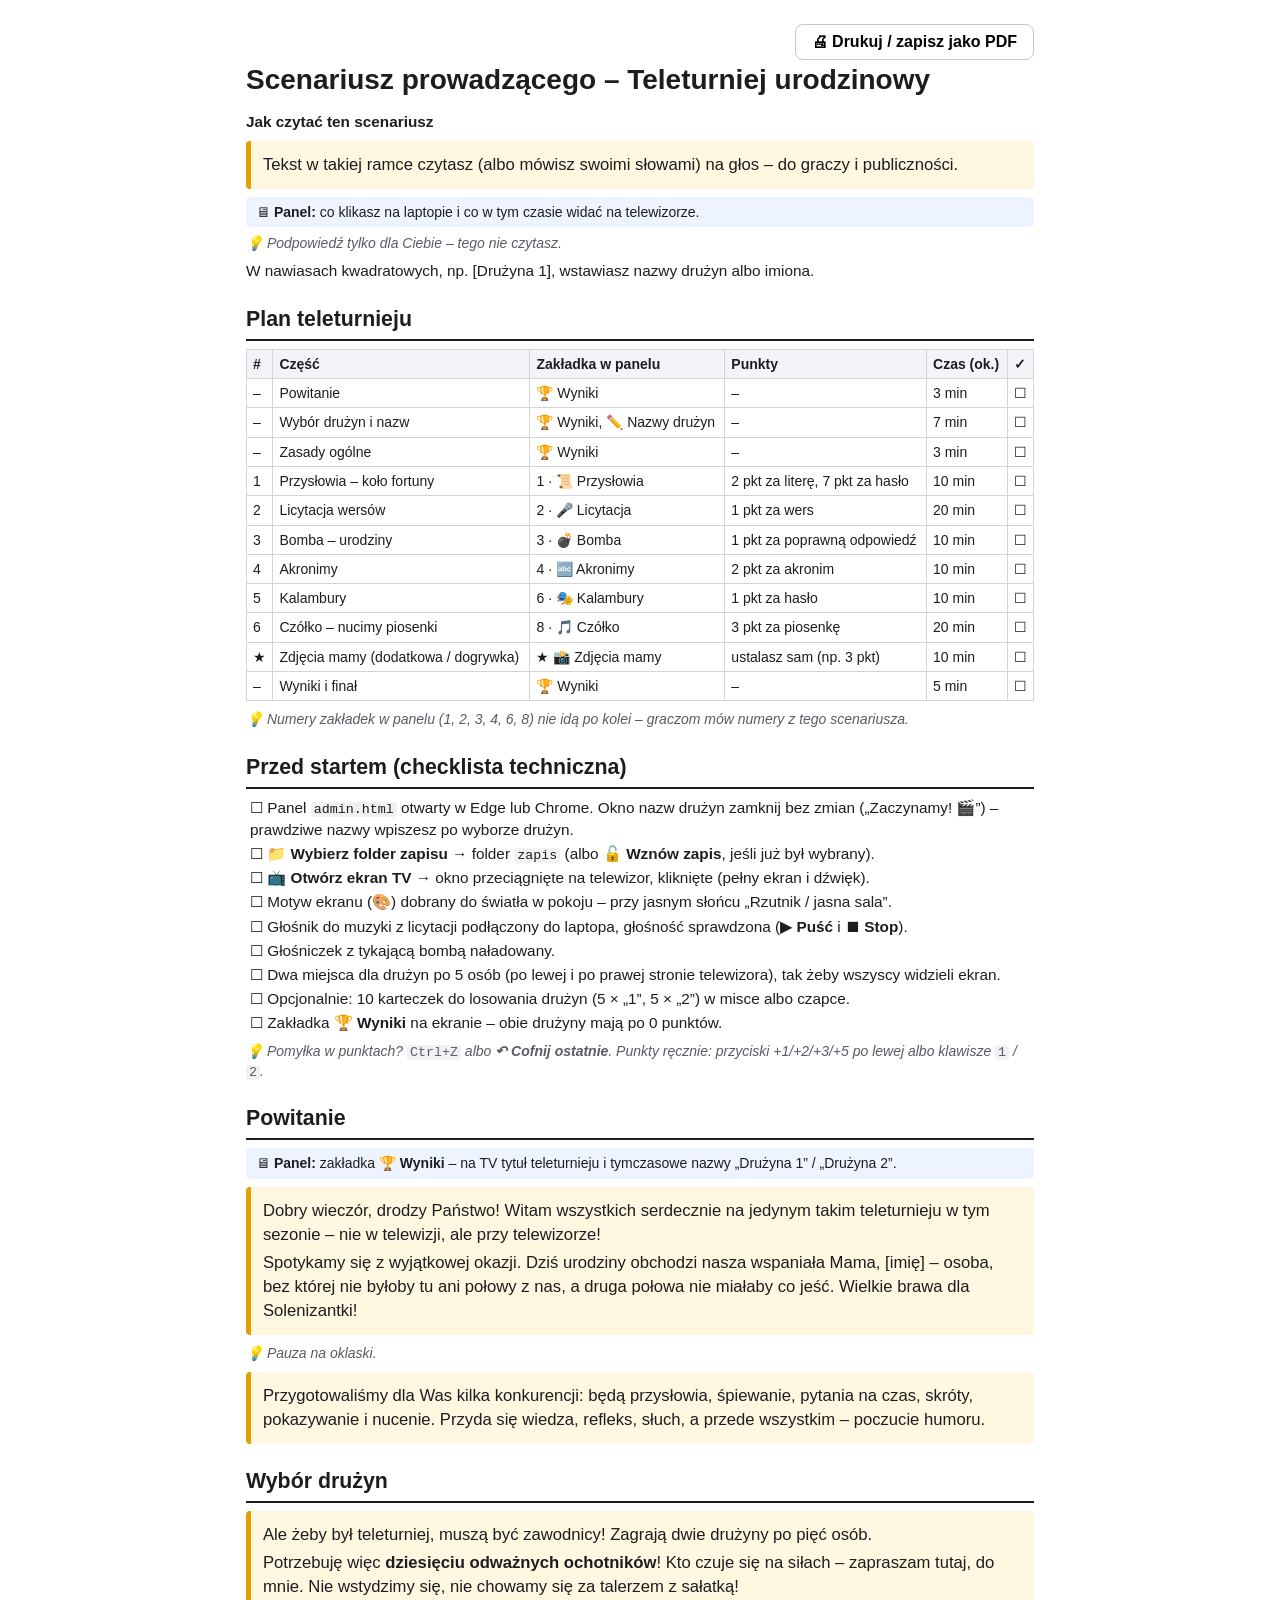
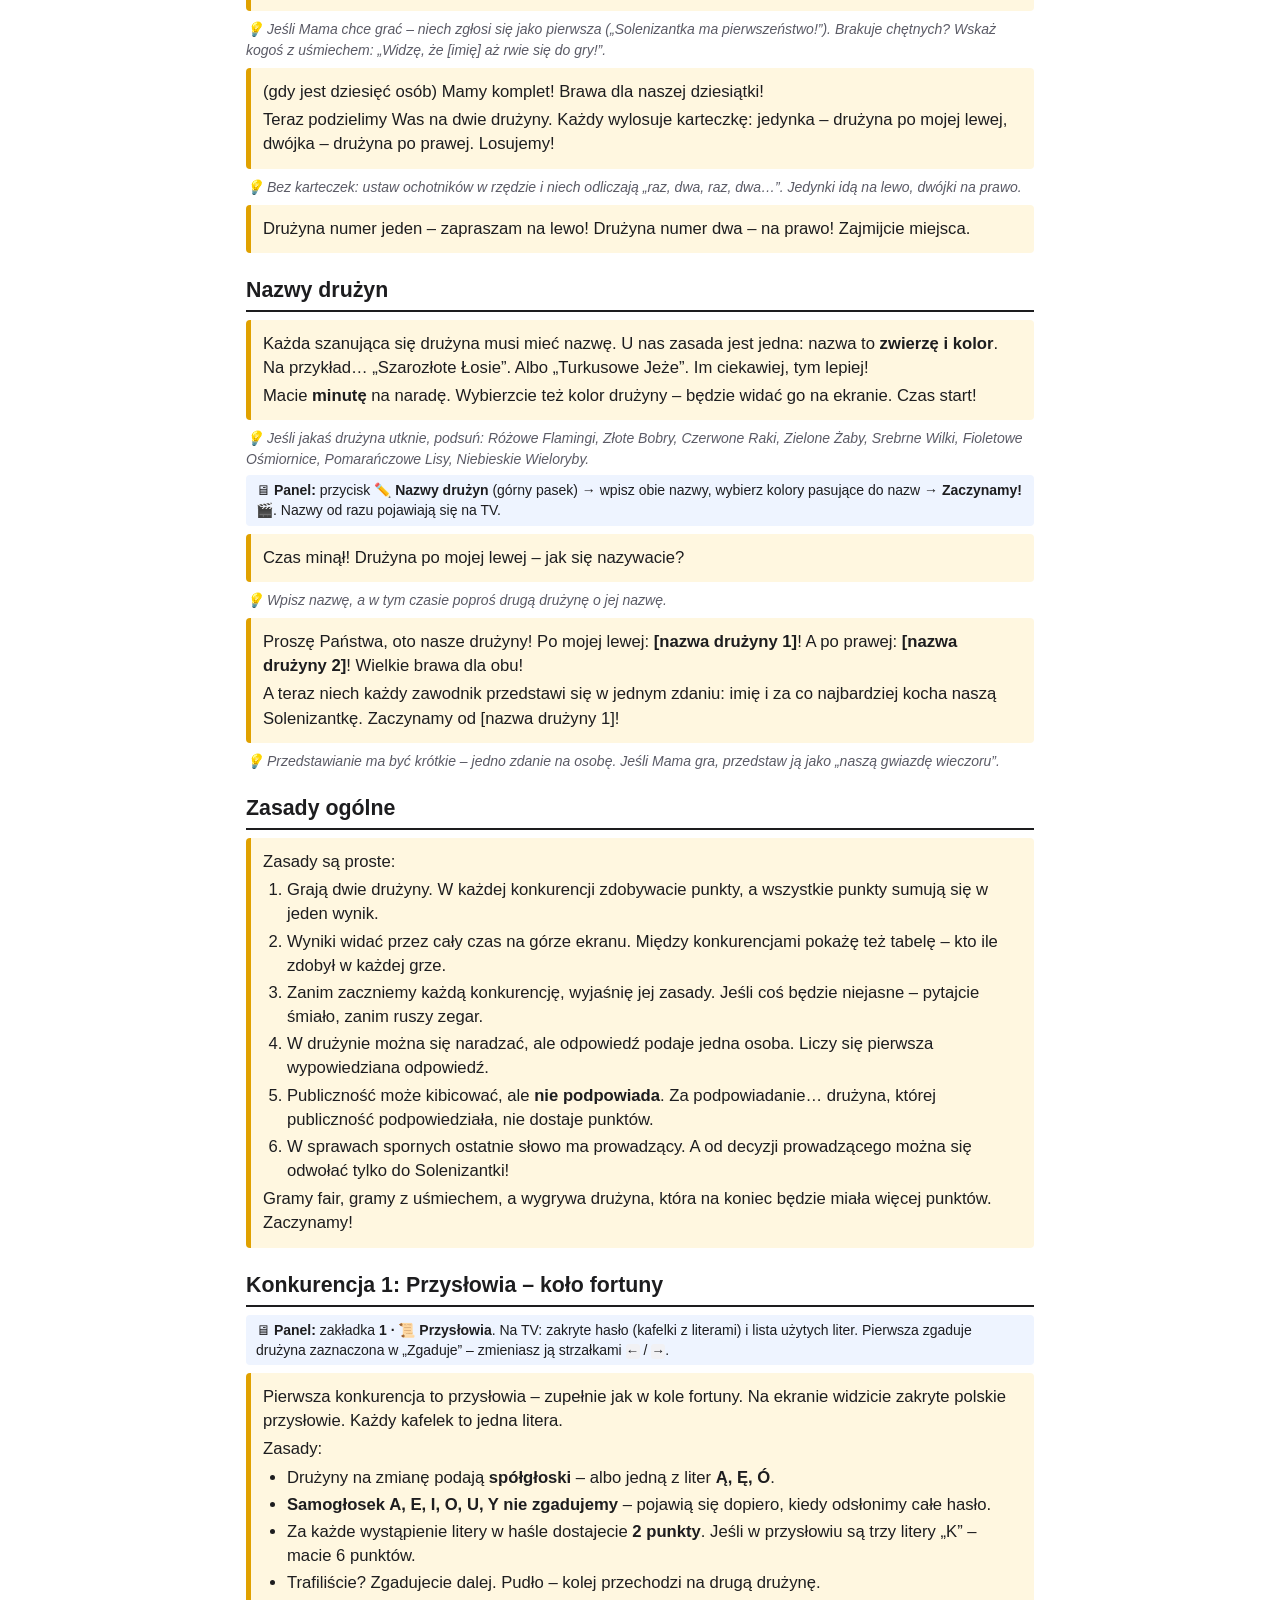
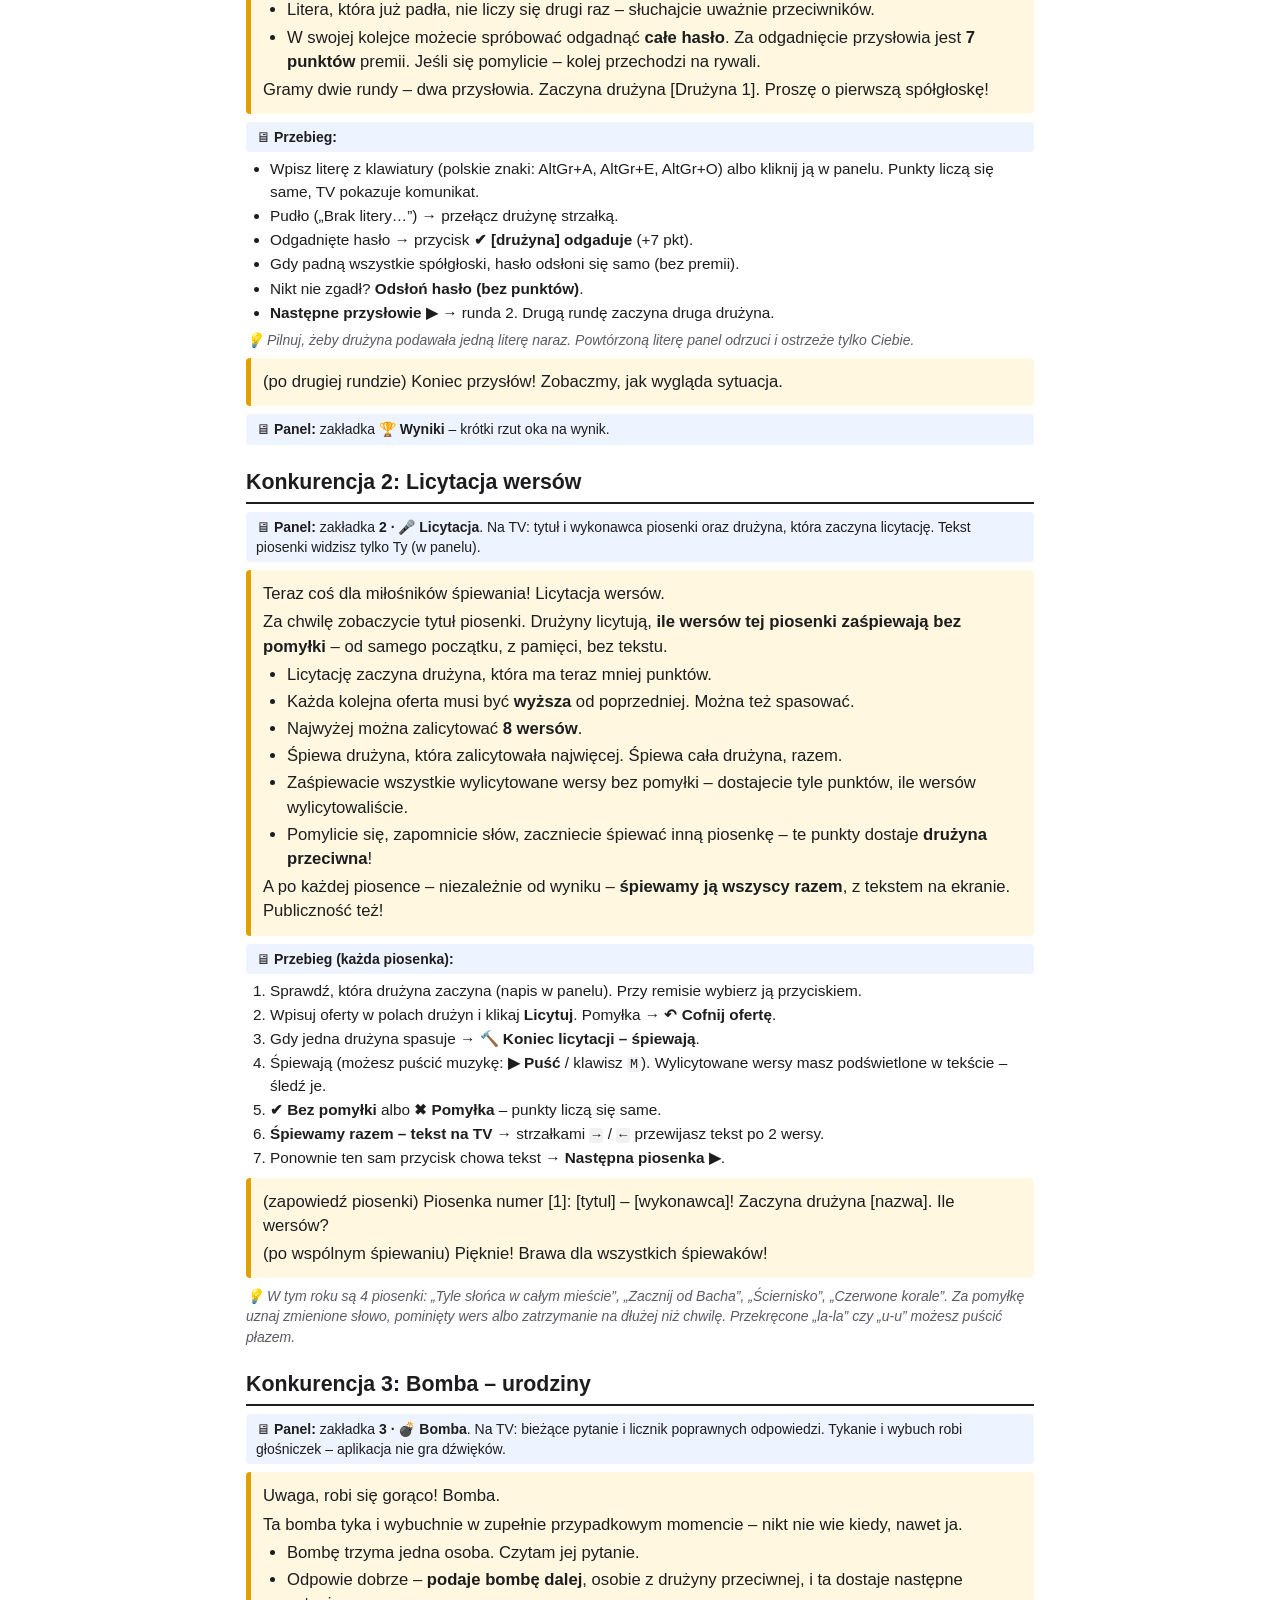
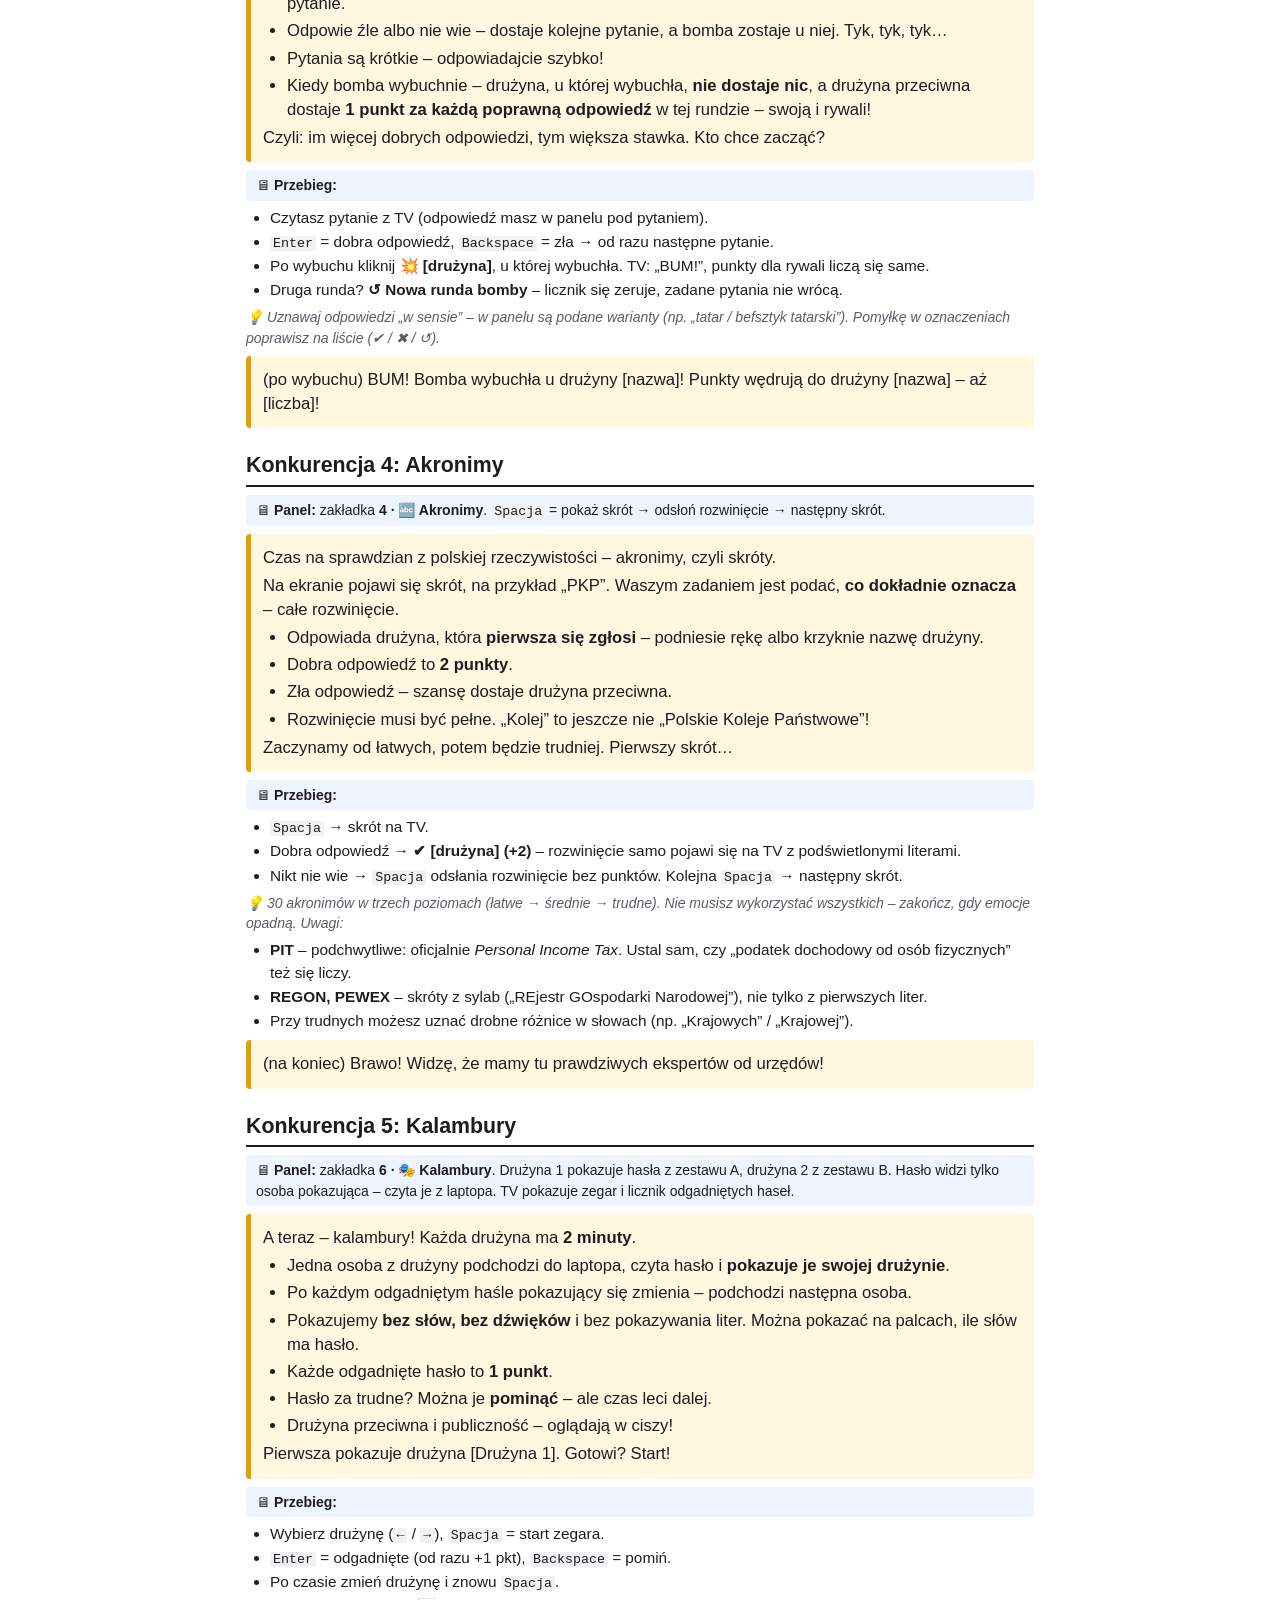
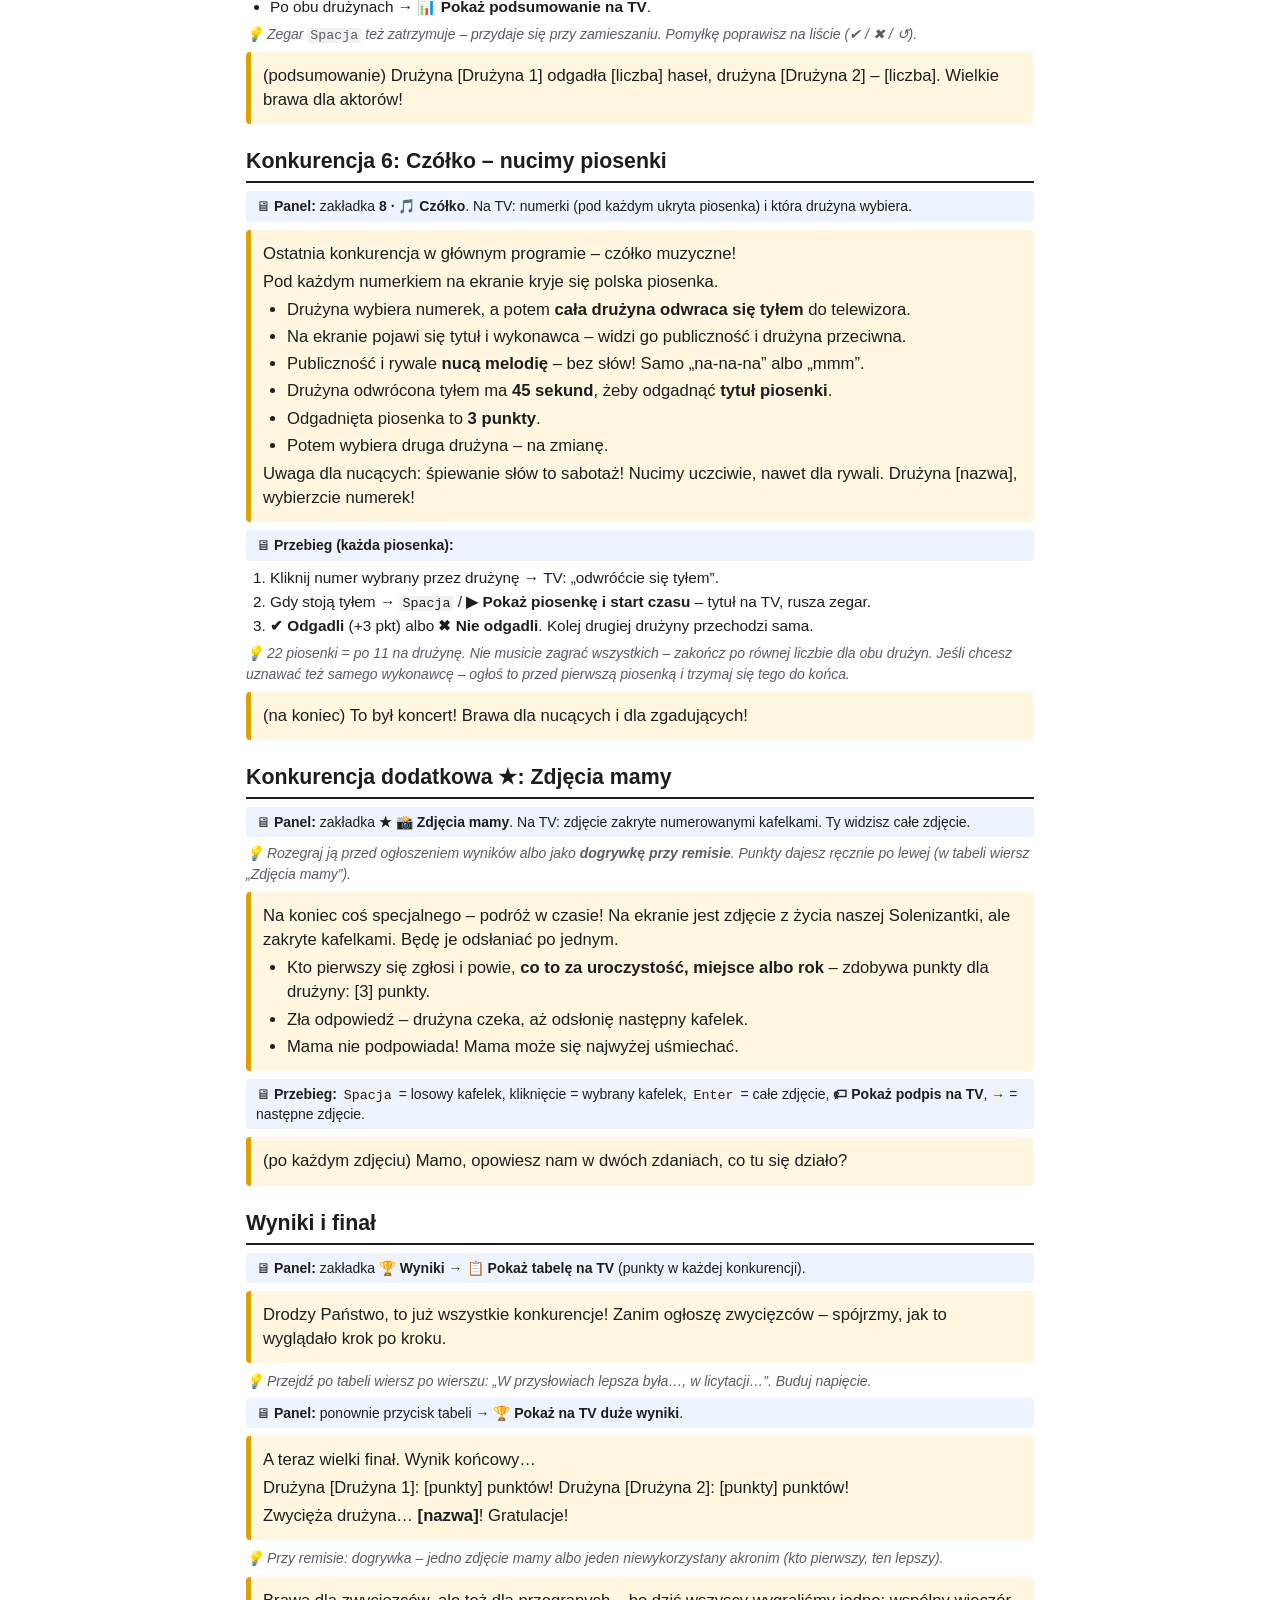
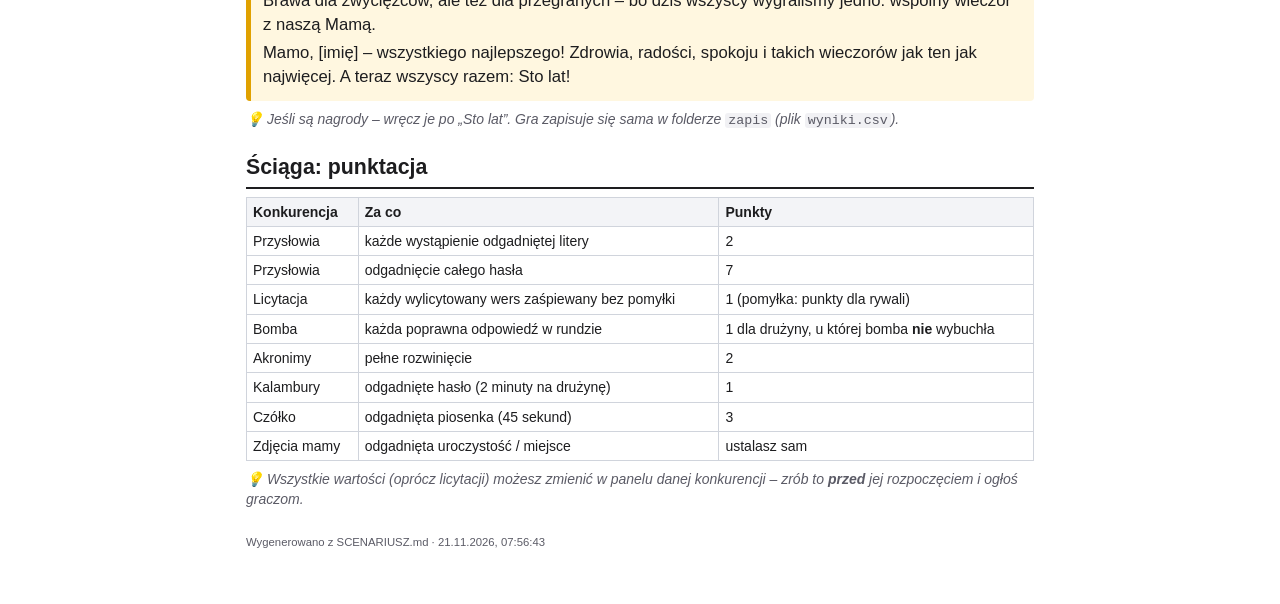
==== scenariusz.html @ 8cf87bdb "scenariusz" ====
<!doctype html>
<html lang="pl">
<head>
<meta charset="utf-8">
<meta name="viewport" content="width=device-width, initial-scale=1">
<!-- Plik generowany z SCENARIUSZ.md poleceniem: node tools/scenariusz.js – nie edytuj ręcznie. zrodlo-sha1: 07e1235706bc2b9d3401ac5a8c14fc6053c895cd -->
<title>Scenariusz prowadzącego – Teleturniej urodzinowy</title>
<style>
@page { size: A4; margin: 14mm 15mm 16mm; }
:root { --ink: #1d1d1f; --dim: #5b5b66; --quote: #fff7e0; --bar: #e0a100; --panel: #eef4ff; --line: #d0d4dc; }
* { box-sizing: border-box; }
body { margin: 0; background: #fff; color: var(--ink); font: 11.5pt/1.45 "Segoe UI", Arial, sans-serif; }
main { max-width: 820px; margin: 0 auto; padding: 24px 16px 48px; }
h1 { font-size: 21pt; margin: 0 0 10px; }
h2 { font-size: 16pt; margin: 22px 0 8px; padding-bottom: 4px; border-bottom: 2px solid var(--ink); break-after: avoid; }
h3 { font-size: 13pt; margin: 16px 0 6px; break-after: avoid; }
p { margin: 6px 0; }
blockquote { margin: 8px 0; padding: 8px 12px; background: var(--quote); border-left: 5px solid var(--bar); border-radius: 4px; font-size: 12.5pt; break-inside: avoid; }
blockquote p, blockquote ul, blockquote ol { margin: 4px 0; }
blockquote li { margin: 3px 0; }
p.panel { background: var(--panel); padding: 5px 10px; border-radius: 4px; font-size: 10.5pt; }
p.tip { color: var(--dim); font-size: 10.5pt; font-style: italic; }
ul, ol { margin: 6px 0; padding-left: 24px; }
li { margin: 2px 0; }
ul.checklist { list-style: none; padding-left: 4px; }
code { font: 10pt Consolas, monospace; background: #f1f1f4; padding: 0 3px; border-radius: 3px; }
table { width: 100%; border-collapse: collapse; margin: 8px 0; font-size: 10.5pt; break-inside: avoid; }
th, td { border: 1px solid var(--line); padding: 4px 6px; text-align: left; vertical-align: top; }
th { background: #f3f4f7; }
.src { color: var(--dim); font-size: 8.5pt; margin-top: 24px; }
.no-print { text-align: right; }
.no-print button { font: 600 12pt "Segoe UI", Arial, sans-serif; padding: 8px 16px; border-radius: 8px; border: 1px solid #c4c7cf; background: #fff; cursor: pointer; }
@media print {
  .no-print { display: none; }
  main { max-width: none; padding: 0; }
  h2.new-page { break-before: page; margin-top: 0; }
}</style>
</head>
<body>
<main>
<div class="no-print"><button onclick="window.print()">🖨 Drukuj / zapisz jako PDF</button></div>
<h1>Scenariusz prowadzącego – Teleturniej urodzinowy</h1>
<p><strong>Jak czytać ten scenariusz</strong></p>
<blockquote><p>Tekst w takiej ramce czytasz (albo mówisz swoimi słowami) na głos – do graczy i publiczności.</p></blockquote>
<p class="panel">🖥 <strong>Panel:</strong> co klikasz na laptopie i co w tym czasie widać na telewizorze.</p>
<p class="tip">💡 Podpowiedź tylko dla Ciebie – tego nie czytasz.</p>
<p>W nawiasach kwadratowych, np. [Drużyna 1], wstawiasz nazwy drużyn albo imiona.</p>
<h2>Plan teleturnieju</h2>
<table><thead><tr><th>#</th><th>Część</th><th>Zakładka w panelu</th><th>Punkty</th><th>Czas (ok.)</th><th>✓</th></tr></thead><tbody><tr><td>–</td><td>Powitanie</td><td>🏆 Wyniki</td><td>–</td><td>3 min</td><td>☐</td></tr><tr><td>–</td><td>Wybór drużyn i nazw</td><td>🏆 Wyniki, ✏️ Nazwy drużyn</td><td>–</td><td>7 min</td><td>☐</td></tr><tr><td>–</td><td>Zasady ogólne</td><td>🏆 Wyniki</td><td>–</td><td>3 min</td><td>☐</td></tr><tr><td>1</td><td>Przysłowia – koło fortuny</td><td>1 · 📜 Przysłowia</td><td>2 pkt za literę, 7 pkt za hasło</td><td>10 min</td><td>☐</td></tr><tr><td>2</td><td>Licytacja wersów</td><td>2 · 🎤 Licytacja</td><td>1 pkt za wers</td><td>20 min</td><td>☐</td></tr><tr><td>3</td><td>Bomba – urodziny</td><td>3 · 💣 Bomba</td><td>1 pkt za poprawną odpowiedź</td><td>10 min</td><td>☐</td></tr><tr><td>4</td><td>Akronimy</td><td>4 · 🔤 Akronimy</td><td>2 pkt za akronim</td><td>10 min</td><td>☐</td></tr><tr><td>5</td><td>Kalambury</td><td>6 · 🎭 Kalambury</td><td>1 pkt za hasło</td><td>10 min</td><td>☐</td></tr><tr><td>6</td><td>Czółko – nucimy piosenki</td><td>8 · 🎵 Czółko</td><td>3 pkt za piosenkę</td><td>20 min</td><td>☐</td></tr><tr><td>★</td><td>Zdjęcia mamy (dodatkowa / dogrywka)</td><td>★ 📸 Zdjęcia mamy</td><td>ustalasz sam (np. 3 pkt)</td><td>10 min</td><td>☐</td></tr><tr><td>–</td><td>Wyniki i finał</td><td>🏆 Wyniki</td><td>–</td><td>5 min</td><td>☐</td></tr></tbody></table>
<p class="tip">💡 Numery zakładek w panelu (1, 2, 3, 4, 6, 8) nie idą po kolei – graczom mów numery z tego scenariusza.</p>
<h2>Przed startem (checklista techniczna)</h2>
<ul class="checklist"><li>☐ Panel <code>admin.html</code> otwarty w Edge lub Chrome. Okno nazw drużyn zamknij bez zmian („Zaczynamy! 🎬”) – prawdziwe nazwy wpiszesz po wyborze drużyn.</li><li>☐ <strong>📁 Wybierz folder zapisu</strong> → folder <code>zapis</code> (albo <strong>🔓 Wznów zapis</strong>, jeśli już był wybrany).</li><li>☐ <strong>📺 Otwórz ekran TV</strong> → okno przeciągnięte na telewizor, kliknięte (pełny ekran i dźwięk).</li><li>☐ Motyw ekranu (🎨) dobrany do światła w pokoju – przy jasnym słońcu „Rzutnik / jasna sala”.</li><li>☐ Głośnik do muzyki z licytacji podłączony do laptopa, głośność sprawdzona (<strong>▶ Puść</strong> i <strong>⏹ Stop</strong>).</li><li>☐ Głośniczek z tykającą bombą naładowany.</li><li>☐ Dwa miejsca dla drużyn po 5 osób (po lewej i po prawej stronie telewizora), tak żeby wszyscy widzieli ekran.</li><li>☐ Opcjonalnie: 10 karteczek do losowania drużyn (5 × „1”, 5 × „2”) w misce albo czapce.</li><li>☐ Zakładka <strong>🏆 Wyniki</strong> na ekranie – obie drużyny mają po 0 punktów.</li></ul>
<p class="tip">💡 Pomyłka w punktach? <code>Ctrl+Z</code> albo <strong>↶ Cofnij ostatnie</strong>. Punkty ręcznie: przyciski +1/+2/+3/+5 po lewej albo klawisze <code>1</code> / <code>2</code>.</p>
<h2>Powitanie</h2>
<p class="panel">🖥 <strong>Panel:</strong> zakładka <strong>🏆 Wyniki</strong> – na TV tytuł teleturnieju i tymczasowe nazwy „Drużyna 1” / „Drużyna 2”.</p>
<blockquote><p>Dobry wieczór, drodzy Państwo! Witam wszystkich serdecznie na jedynym takim teleturnieju w tym sezonie – nie w telewizji, ale przy telewizorze!</p>
<p>Spotykamy się z wyjątkowej okazji. Dziś urodziny obchodzi nasza wspaniała Mama, [imię] – osoba, bez której nie byłoby tu ani połowy z nas, a druga połowa nie miałaby co jeść. Wielkie brawa dla Solenizantki!</p></blockquote>
<p class="tip">💡 Pauza na oklaski.</p>
<blockquote><p>Przygotowaliśmy dla Was kilka konkurencji: będą przysłowia, śpiewanie, pytania na czas, skróty, pokazywanie i nucenie. Przyda się wiedza, refleks, słuch, a przede wszystkim – poczucie humoru.</p></blockquote>
<h2>Wybór drużyn</h2>
<blockquote><p>Ale żeby był teleturniej, muszą być zawodnicy! Zagrają dwie drużyny po pięć osób.</p>
<p>Potrzebuję więc <strong>dziesięciu odważnych ochotników</strong>! Kto czuje się na siłach – zapraszam tutaj, do mnie. Nie wstydzimy się, nie chowamy się za talerzem z sałatką!</p></blockquote>
<p class="tip">💡 Jeśli Mama chce grać – niech zgłosi się jako pierwsza („Solenizantka ma pierwszeństwo!”). Brakuje chętnych? Wskaż kogoś z uśmiechem: „Widzę, że [imię] aż rwie się do gry!”.</p>
<blockquote><p>(gdy jest dziesięć osób) Mamy komplet! Brawa dla naszej dziesiątki!</p>
<p>Teraz podzielimy Was na dwie drużyny. Każdy wylosuje karteczkę: jedynka – drużyna po mojej lewej, dwójka – drużyna po prawej. Losujemy!</p></blockquote>
<p class="tip">💡 Bez karteczek: ustaw ochotników w rzędzie i niech odliczają „raz, dwa, raz, dwa…”. Jedynki idą na lewo, dwójki na prawo.</p>
<blockquote><p>Drużyna numer jeden – zapraszam na lewo! Drużyna numer dwa – na prawo! Zajmijcie miejsca.</p></blockquote>
<h2>Nazwy drużyn</h2>
<blockquote><p>Każda szanująca się drużyna musi mieć nazwę. U nas zasada jest jedna: nazwa to <strong>zwierzę i kolor</strong>. Na przykład… „Szarozłote Łosie”. Albo „Turkusowe Jeże”. Im ciekawiej, tym lepiej!</p>
<p>Macie <strong>minutę</strong> na naradę. Wybierzcie też kolor drużyny – będzie widać go na ekranie. Czas start!</p></blockquote>
<p class="tip">💡 Jeśli jakaś drużyna utknie, podsuń: Różowe Flamingi, Złote Bobry, Czerwone Raki, Zielone Żaby, Srebrne Wilki, Fioletowe Ośmiornice, Pomarańczowe Lisy, Niebieskie Wieloryby.</p>
<p class="panel">🖥 <strong>Panel:</strong> przycisk <strong>✏️ Nazwy drużyn</strong> (górny pasek) → wpisz obie nazwy, wybierz kolory pasujące do nazw → <strong>Zaczynamy! 🎬</strong>. Nazwy od razu pojawiają się na TV.</p>
<blockquote><p>Czas minął! Drużyna po mojej lewej – jak się nazywacie?</p></blockquote>
<p class="tip">💡 Wpisz nazwę, a w tym czasie poproś drugą drużynę o jej nazwę.</p>
<blockquote><p>Proszę Państwa, oto nasze drużyny! Po mojej lewej: <strong>[nazwa drużyny 1]</strong>! A po prawej: <strong>[nazwa drużyny 2]</strong>! Wielkie brawa dla obu!</p>
<p>A teraz niech każdy zawodnik przedstawi się w jednym zdaniu: imię i za co najbardziej kocha naszą Solenizantkę. Zaczynamy od [nazwa drużyny 1]!</p></blockquote>
<p class="tip">💡 Przedstawianie ma być krótkie – jedno zdanie na osobę. Jeśli Mama gra, przedstaw ją jako „naszą gwiazdę wieczoru”.</p>
<h2>Zasady ogólne</h2>
<blockquote><p>Zasady są proste:</p>
<ol><li>Grają dwie drużyny. W każdej konkurencji zdobywacie punkty, a wszystkie punkty sumują się w jeden wynik.</li><li>Wyniki widać przez cały czas na górze ekranu. Między konkurencjami pokażę też tabelę – kto ile zdobył w każdej grze.</li><li>Zanim zaczniemy każdą konkurencję, wyjaśnię jej zasady. Jeśli coś będzie niejasne – pytajcie śmiało, zanim ruszy zegar.</li><li>W drużynie można się naradzać, ale odpowiedź podaje jedna osoba. Liczy się pierwsza wypowiedziana odpowiedź.</li><li>Publiczność może kibicować, ale <strong>nie podpowiada</strong>. Za podpowiadanie… drużyna, której publiczność podpowiedziała, nie dostaje punktów.</li><li>W sprawach spornych ostatnie słowo ma prowadzący. A od decyzji prowadzącego można się odwołać tylko do Solenizantki!</li></ol>
<p>Gramy fair, gramy z uśmiechem, a wygrywa drużyna, która na koniec będzie miała więcej punktów. Zaczynamy!</p></blockquote>
<h2 class="new-page">Konkurencja 1: Przysłowia – koło fortuny</h2>
<p class="panel">🖥 <strong>Panel:</strong> zakładka <strong>1 · 📜 Przysłowia</strong>. Na TV: zakryte hasło (kafelki z literami) i lista użytych liter. Pierwsza zgaduje drużyna zaznaczona w „Zgaduje” – zmieniasz ją strzałkami <code>←</code> / <code>→</code>.</p>
<blockquote><p>Pierwsza konkurencja to przysłowia – zupełnie jak w kole fortuny. Na ekranie widzicie zakryte polskie przysłowie. Każdy kafelek to jedna litera.</p>
<p>Zasady:</p>
<ul><li>Drużyny na zmianę podają <strong>spółgłoski</strong> – albo jedną z liter <strong>Ą, Ę, Ó</strong>.</li><li><strong>Samogłosek A, E, I, O, U, Y nie zgadujemy</strong> – pojawią się dopiero, kiedy odsłonimy całe hasło.</li><li>Za każde wystąpienie litery w haśle dostajecie <strong>2 punkty</strong>. Jeśli w przysłowiu są trzy litery „K” – macie 6 punktów.</li><li>Trafiliście? Zgadujecie dalej. Pudło – kolej przechodzi na drugą drużynę.</li><li>Litera, która już padła, nie liczy się drugi raz – słuchajcie uważnie przeciwników.</li><li>W swojej kolejce możecie spróbować odgadnąć <strong>całe hasło</strong>. Za odgadnięcie przysłowia jest <strong>7 punktów</strong> premii. Jeśli się pomylicie – kolej przechodzi na rywali.</li></ul>
<p>Gramy dwie rundy – dwa przysłowia. Zaczyna drużyna [Drużyna 1]. Proszę o pierwszą spółgłoskę!</p></blockquote>
<p class="panel">🖥 <strong>Przebieg:</strong></p>
<ul><li>Wpisz literę z klawiatury (polskie znaki: AltGr+A, AltGr+E, AltGr+O) albo kliknij ją w panelu. Punkty liczą się same, TV pokazuje komunikat.</li><li>Pudło („Brak litery…”) → przełącz drużynę strzałką.</li><li>Odgadnięte hasło → przycisk <strong>✔ [drużyna] odgaduje</strong> (+7 pkt).</li><li>Gdy padną wszystkie spółgłoski, hasło odsłoni się samo (bez premii).</li><li>Nikt nie zgadł? <strong>Odsłoń hasło (bez punktów)</strong>.</li><li><strong>Następne przysłowie ▶</strong> → runda 2. Drugą rundę zaczyna druga drużyna.</li></ul>
<p class="tip">💡 Pilnuj, żeby drużyna podawała jedną literę naraz. Powtórzoną literę panel odrzuci i ostrzeże tylko Ciebie.</p>
<blockquote><p>(po drugiej rundzie) Koniec przysłów! Zobaczmy, jak wygląda sytuacja.</p></blockquote>
<p class="panel">🖥 <strong>Panel:</strong> zakładka <strong>🏆 Wyniki</strong> – krótki rzut oka na wynik.</p>
<h2 class="new-page">Konkurencja 2: Licytacja wersów</h2>
<p class="panel">🖥 <strong>Panel:</strong> zakładka <strong>2 · 🎤 Licytacja</strong>. Na TV: tytuł i wykonawca piosenki oraz drużyna, która zaczyna licytację. Tekst piosenki widzisz tylko Ty (w panelu).</p>
<blockquote><p>Teraz coś dla miłośników śpiewania! Licytacja wersów.</p>
<p>Za chwilę zobaczycie tytuł piosenki. Drużyny licytują, <strong>ile wersów tej piosenki zaśpiewają bez pomyłki</strong> – od samego początku, z pamięci, bez tekstu.</p>
<ul><li>Licytację zaczyna drużyna, która ma teraz mniej punktów.</li><li>Każda kolejna oferta musi być <strong>wyższa</strong> od poprzedniej. Można też spasować.</li><li>Najwyżej można zalicytować <strong>8 wersów</strong>.</li><li>Śpiewa drużyna, która zalicytowała najwięcej. Śpiewa cała drużyna, razem.</li><li>Zaśpiewacie wszystkie wylicytowane wersy bez pomyłki – dostajecie tyle punktów, ile wersów wylicytowaliście.</li><li>Pomylicie się, zapomnicie słów, zaczniecie śpiewać inną piosenkę – te punkty dostaje <strong>drużyna przeciwna</strong>!</li></ul>
<p>A po każdej piosence – niezależnie od wyniku – <strong>śpiewamy ją wszyscy razem</strong>, z tekstem na ekranie. Publiczność też!</p></blockquote>
<p class="panel">🖥 <strong>Przebieg (każda piosenka):</strong></p>
<ol><li>Sprawdź, która drużyna zaczyna (napis w panelu). Przy remisie wybierz ją przyciskiem.</li><li>Wpisuj oferty w polach drużyn i klikaj <strong>Licytuj</strong>. Pomyłka → <strong>↶ Cofnij ofertę</strong>.</li><li>Gdy jedna drużyna spasuje → <strong>🔨 Koniec licytacji – śpiewają</strong>.</li><li>Śpiewają (możesz puścić muzykę: <strong>▶ Puść</strong> / klawisz <code>M</code>). Wylicytowane wersy masz podświetlone w tekście – śledź je.</li><li><strong>✔ Bez pomyłki</strong> albo <strong>✖ Pomyłka</strong> – punkty liczą się same.</li><li><strong>Śpiewamy razem – tekst na TV</strong> → strzałkami <code>→</code> / <code>←</code> przewijasz tekst po 2 wersy.</li><li>Ponownie ten sam przycisk chowa tekst → <strong>Następna piosenka ▶</strong>.</li></ol>
<blockquote><p>(zapowiedź piosenki) Piosenka numer [1]: [tytul] – [wykonawca]! Zaczyna drużyna [nazwa]. Ile wersów?</p>
<p>(po wspólnym śpiewaniu) Pięknie! Brawa dla wszystkich śpiewaków!</p></blockquote>
<p class="tip">💡 W tym roku są 4 piosenki: „Tyle słońca w całym mieście”, „Zacznij od Bacha”, „Ściernisko”, „Czerwone korale”. Za pomyłkę uznaj zmienione słowo, pominięty wers albo zatrzymanie na dłużej niż chwilę. Przekręcone „la-la” czy „u-u” możesz puścić płazem.</p>
<h2 class="new-page">Konkurencja 3: Bomba – urodziny</h2>
<p class="panel">🖥 <strong>Panel:</strong> zakładka <strong>3 · 💣 Bomba</strong>. Na TV: bieżące pytanie i licznik poprawnych odpowiedzi. Tykanie i wybuch robi głośniczek – aplikacja nie gra dźwięków.</p>
<blockquote><p>Uwaga, robi się gorąco! Bomba.</p>
<p>Ta bomba tyka i wybuchnie w zupełnie przypadkowym momencie – nikt nie wie kiedy, nawet ja.</p>
<ul><li>Bombę trzyma jedna osoba. Czytam jej pytanie.</li><li>Odpowie dobrze – <strong>podaje bombę dalej</strong>, osobie z drużyny przeciwnej, i ta dostaje następne pytanie.</li><li>Odpowie źle albo nie wie – dostaje kolejne pytanie, a bomba zostaje u niej. Tyk, tyk, tyk…</li><li>Pytania są krótkie – odpowiadajcie szybko!</li><li>Kiedy bomba wybuchnie – drużyna, u której wybuchła, <strong>nie dostaje nic</strong>, a drużyna przeciwna dostaje <strong>1 punkt za każdą poprawną odpowiedź</strong> w tej rundzie – swoją i rywali!</li></ul>
<p>Czyli: im więcej dobrych odpowiedzi, tym większa stawka. Kto chce zacząć?</p></blockquote>
<p class="panel">🖥 <strong>Przebieg:</strong></p>
<ul><li>Czytasz pytanie z TV (odpowiedź masz w panelu pod pytaniem).</li><li><code>Enter</code> = dobra odpowiedź, <code>Backspace</code> = zła → od razu następne pytanie.</li><li>Po wybuchu kliknij <strong>💥 [drużyna]</strong>, u której wybuchła. TV: „BUM!”, punkty dla rywali liczą się same.</li><li>Druga runda? <strong>↺ Nowa runda bomby</strong> – licznik się zeruje, zadane pytania nie wrócą.</li></ul>
<p class="tip">💡 Uznawaj odpowiedzi „w sensie” – w panelu są podane warianty (np. „tatar / befsztyk tatarski”). Pomyłkę w oznaczeniach poprawisz na liście (✔ / ✖ / ↺).</p>
<blockquote><p>(po wybuchu) BUM! Bomba wybuchła u drużyny [nazwa]! Punkty wędrują do drużyny [nazwa] – aż [liczba]!</p></blockquote>
<h2 class="new-page">Konkurencja 4: Akronimy</h2>
<p class="panel">🖥 <strong>Panel:</strong> zakładka <strong>4 · 🔤 Akronimy</strong>. <code>Spacja</code> = pokaż skrót → odsłoń rozwinięcie → następny skrót.</p>
<blockquote><p>Czas na sprawdzian z polskiej rzeczywistości – akronimy, czyli skróty.</p>
<p>Na ekranie pojawi się skrót, na przykład „PKP”. Waszym zadaniem jest podać, <strong>co dokładnie oznacza</strong> – całe rozwinięcie.</p>
<ul><li>Odpowiada drużyna, która <strong>pierwsza się zgłosi</strong> – podniesie rękę albo krzyknie nazwę drużyny.</li><li>Dobra odpowiedź to <strong>2 punkty</strong>.</li><li>Zła odpowiedź – szansę dostaje drużyna przeciwna.</li><li>Rozwinięcie musi być pełne. „Kolej” to jeszcze nie „Polskie Koleje Państwowe”!</li></ul>
<p>Zaczynamy od łatwych, potem będzie trudniej. Pierwszy skrót…</p></blockquote>
<p class="panel">🖥 <strong>Przebieg:</strong></p>
<ul><li><code>Spacja</code> → skrót na TV.</li><li>Dobra odpowiedź → <strong>✔ [drużyna] (+2)</strong> – rozwinięcie samo pojawi się na TV z podświetlonymi literami.</li><li>Nikt nie wie → <code>Spacja</code> odsłania rozwinięcie bez punktów. Kolejna <code>Spacja</code> → następny skrót.</li></ul>
<p class="tip">💡 30 akronimów w trzech poziomach (łatwe → średnie → trudne). Nie musisz wykorzystać wszystkich – zakończ, gdy emocje opadną. Uwagi:</p>
<ul><li><strong>PIT</strong> – podchwytliwe: oficjalnie <em>Personal Income Tax</em>. Ustal sam, czy „podatek dochodowy od osób fizycznych” też się liczy.</li><li><strong>REGON, PEWEX</strong> – skróty z sylab („REjestr GOspodarki Narodowej”), nie tylko z pierwszych liter.</li><li>Przy trudnych możesz uznać drobne różnice w słowach (np. „Krajowych” / „Krajowej”).</li></ul>
<blockquote><p>(na koniec) Brawo! Widzę, że mamy tu prawdziwych ekspertów od urzędów!</p></blockquote>
<h2 class="new-page">Konkurencja 5: Kalambury</h2>
<p class="panel">🖥 <strong>Panel:</strong> zakładka <strong>6 · 🎭 Kalambury</strong>. Drużyna 1 pokazuje hasła z zestawu A, drużyna 2 z zestawu B. Hasło widzi tylko osoba pokazująca – czyta je z laptopa. TV pokazuje zegar i licznik odgadniętych haseł.</p>
<blockquote><p>A teraz – kalambury! Każda drużyna ma <strong>2 minuty</strong>.</p>
<ul><li>Jedna osoba z drużyny podchodzi do laptopa, czyta hasło i <strong>pokazuje je swojej drużynie</strong>.</li><li>Po każdym odgadniętym haśle pokazujący się zmienia – podchodzi następna osoba.</li><li>Pokazujemy <strong>bez słów, bez dźwięków</strong> i bez pokazywania liter. Można pokazać na palcach, ile słów ma hasło.</li><li>Każde odgadnięte hasło to <strong>1 punkt</strong>.</li><li>Hasło za trudne? Można je <strong>pominąć</strong> – ale czas leci dalej.</li><li>Drużyna przeciwna i publiczność – oglądają w ciszy!</li></ul>
<p>Pierwsza pokazuje drużyna [Drużyna 1]. Gotowi? Start!</p></blockquote>
<p class="panel">🖥 <strong>Przebieg:</strong></p>
<ul><li>Wybierz drużynę (<code>←</code> / <code>→</code>), <code>Spacja</code> = start zegara.</li><li><code>Enter</code> = odgadnięte (od razu +1 pkt), <code>Backspace</code> = pomiń.</li><li>Po czasie zmień drużynę i znowu <code>Spacja</code>.</li><li>Po obu drużynach → <strong>📊 Pokaż podsumowanie na TV</strong>.</li></ul>
<p class="tip">💡 Zegar <code>Spacja</code> też zatrzymuje – przydaje się przy zamieszaniu. Pomyłkę poprawisz na liście (✔ / ✖ / ↺).</p>
<blockquote><p>(podsumowanie) Drużyna [Drużyna 1] odgadła [liczba] haseł, drużyna [Drużyna 2] – [liczba]. Wielkie brawa dla aktorów!</p></blockquote>
<h2 class="new-page">Konkurencja 6: Czółko – nucimy piosenki</h2>
<p class="panel">🖥 <strong>Panel:</strong> zakładka <strong>8 · 🎵 Czółko</strong>. Na TV: numerki (pod każdym ukryta piosenka) i która drużyna wybiera.</p>
<blockquote><p>Ostatnia konkurencja w głównym programie – czółko muzyczne!</p>
<p>Pod każdym numerkiem na ekranie kryje się polska piosenka.</p>
<ul><li>Drużyna wybiera numerek, a potem <strong>cała drużyna odwraca się tyłem</strong> do telewizora.</li><li>Na ekranie pojawi się tytuł i wykonawca – widzi go publiczność i drużyna przeciwna.</li><li>Publiczność i rywale <strong>nucą melodię</strong> – bez słów! Samo „na-na-na” albo „mmm”.</li><li>Drużyna odwrócona tyłem ma <strong>45 sekund</strong>, żeby odgadnąć <strong>tytuł piosenki</strong>.</li><li>Odgadnięta piosenka to <strong>3 punkty</strong>.</li><li>Potem wybiera druga drużyna – na zmianę.</li></ul>
<p>Uwaga dla nucących: śpiewanie słów to sabotaż! Nucimy uczciwie, nawet dla rywali. Drużyna [nazwa], wybierzcie numerek!</p></blockquote>
<p class="panel">🖥 <strong>Przebieg (każda piosenka):</strong></p>
<ol><li>Kliknij numer wybrany przez drużynę → TV: „odwróćcie się tyłem”.</li><li>Gdy stoją tyłem → <code>Spacja</code> / <strong>▶ Pokaż piosenkę i start czasu</strong> – tytuł na TV, rusza zegar.</li><li><strong>✔ Odgadli</strong> (+3 pkt) albo <strong>✖ Nie odgadli</strong>. Kolej drugiej drużyny przechodzi sama.</li></ol>
<p class="tip">💡 22 piosenki = po 11 na drużynę. Nie musicie zagrać wszystkich – zakończ po równej liczbie dla obu drużyn. Jeśli chcesz uznawać też samego wykonawcę – ogłoś to przed pierwszą piosenką i trzymaj się tego do końca.</p>
<blockquote><p>(na koniec) To był koncert! Brawa dla nucących i dla zgadujących!</p></blockquote>
<h2 class="new-page">Konkurencja dodatkowa ★: Zdjęcia mamy</h2>
<p class="panel">🖥 <strong>Panel:</strong> zakładka <strong>★ 📸 Zdjęcia mamy</strong>. Na TV: zdjęcie zakryte numerowanymi kafelkami. Ty widzisz całe zdjęcie.</p>
<p class="tip">💡 Rozegraj ją przed ogłoszeniem wyników albo jako <strong>dogrywkę przy remisie</strong>. Punkty dajesz ręcznie po lewej (w tabeli wiersz „Zdjęcia mamy”).</p>
<blockquote><p>Na koniec coś specjalnego – podróż w czasie! Na ekranie jest zdjęcie z życia naszej Solenizantki, ale zakryte kafelkami. Będę je odsłaniać po jednym.</p>
<ul><li>Kto pierwszy się zgłosi i powie, <strong>co to za uroczystość, miejsce albo rok</strong> – zdobywa punkty dla drużyny: [3] punkty.</li><li>Zła odpowiedź – drużyna czeka, aż odsłonię następny kafelek.</li><li>Mama nie podpowiada! Mama może się najwyżej uśmiechać.</li></ul></blockquote>
<p class="panel">🖥 <strong>Przebieg:</strong> <code>Spacja</code> = losowy kafelek, kliknięcie = wybrany kafelek, <code>Enter</code> = całe zdjęcie, <strong>🏷 Pokaż podpis na TV</strong>, <code>→</code> = następne zdjęcie.</p>
<blockquote><p>(po każdym zdjęciu) Mamo, opowiesz nam w dwóch zdaniach, co tu się działo?</p></blockquote>
<h2 class="new-page">Wyniki i finał</h2>
<p class="panel">🖥 <strong>Panel:</strong> zakładka <strong>🏆 Wyniki</strong> → <strong>📋 Pokaż tabelę na TV</strong> (punkty w każdej konkurencji).</p>
<blockquote><p>Drodzy Państwo, to już wszystkie konkurencje! Zanim ogłoszę zwycięzców – spójrzmy, jak to wyglądało krok po kroku.</p></blockquote>
<p class="tip">💡 Przejdź po tabeli wiersz po wierszu: „W przysłowiach lepsza była…, w licytacji…”. Buduj napięcie.</p>
<p class="panel">🖥 <strong>Panel:</strong> ponownie przycisk tabeli → <strong>🏆 Pokaż na TV duże wyniki</strong>.</p>
<blockquote><p>A teraz wielki finał. Wynik końcowy…</p>
<p>Drużyna [Drużyna 1]: [punkty] punktów! Drużyna [Drużyna 2]: [punkty] punktów!</p>
<p>Zwycięża drużyna… <strong>[nazwa]</strong>! Gratulacje!</p></blockquote>
<p class="tip">💡 Przy remisie: dogrywka – jedno zdjęcie mamy albo jeden niewykorzystany akronim (kto pierwszy, ten lepszy).</p>
<blockquote><p>Brawa dla zwycięzców, ale też dla przegranych – bo dziś wszyscy wygraliśmy jedno: wspólny wieczór z naszą Mamą.</p>
<p>Mamo, [imię] – wszystkiego najlepszego! Zdrowia, radości, spokoju i takich wieczorów jak ten jak najwięcej. A teraz wszyscy razem: Sto lat!</p></blockquote>
<p class="tip">💡 Jeśli są nagrody – wręcz je po „Sto lat”. Gra zapisuje się sama w folderze <code>zapis</code> (plik <code>wyniki.csv</code>).</p>
<h2>Ściąga: punktacja</h2>
<table><thead><tr><th>Konkurencja</th><th>Za co</th><th>Punkty</th></tr></thead><tbody><tr><td>Przysłowia</td><td>każde wystąpienie odgadniętej litery</td><td>2</td></tr><tr><td>Przysłowia</td><td>odgadnięcie całego hasła</td><td>7</td></tr><tr><td>Licytacja</td><td>każdy wylicytowany wers zaśpiewany bez pomyłki</td><td>1 (pomyłka: punkty dla rywali)</td></tr><tr><td>Bomba</td><td>każda poprawna odpowiedź w rundzie</td><td>1 dla drużyny, u której bomba <strong>nie</strong> wybuchła</td></tr><tr><td>Akronimy</td><td>pełne rozwinięcie</td><td>2</td></tr><tr><td>Kalambury</td><td>odgadnięte hasło (2 minuty na drużynę)</td><td>1</td></tr><tr><td>Czółko</td><td>odgadnięta piosenka (45 sekund)</td><td>3</td></tr><tr><td>Zdjęcia mamy</td><td>odgadnięta uroczystość / miejsce</td><td>ustalasz sam</td></tr></tbody></table>
<p class="tip">💡 Wszystkie wartości (oprócz licytacji) możesz zmienić w panelu danej konkurencji – zrób to <strong>przed</strong> jej rozpoczęciem i ogłoś graczom.</p>
<p class="src">Wygenerowano z SCENARIUSZ.md · 21.11.2026, 07:56:43</p>
</main>
</body>
</html>
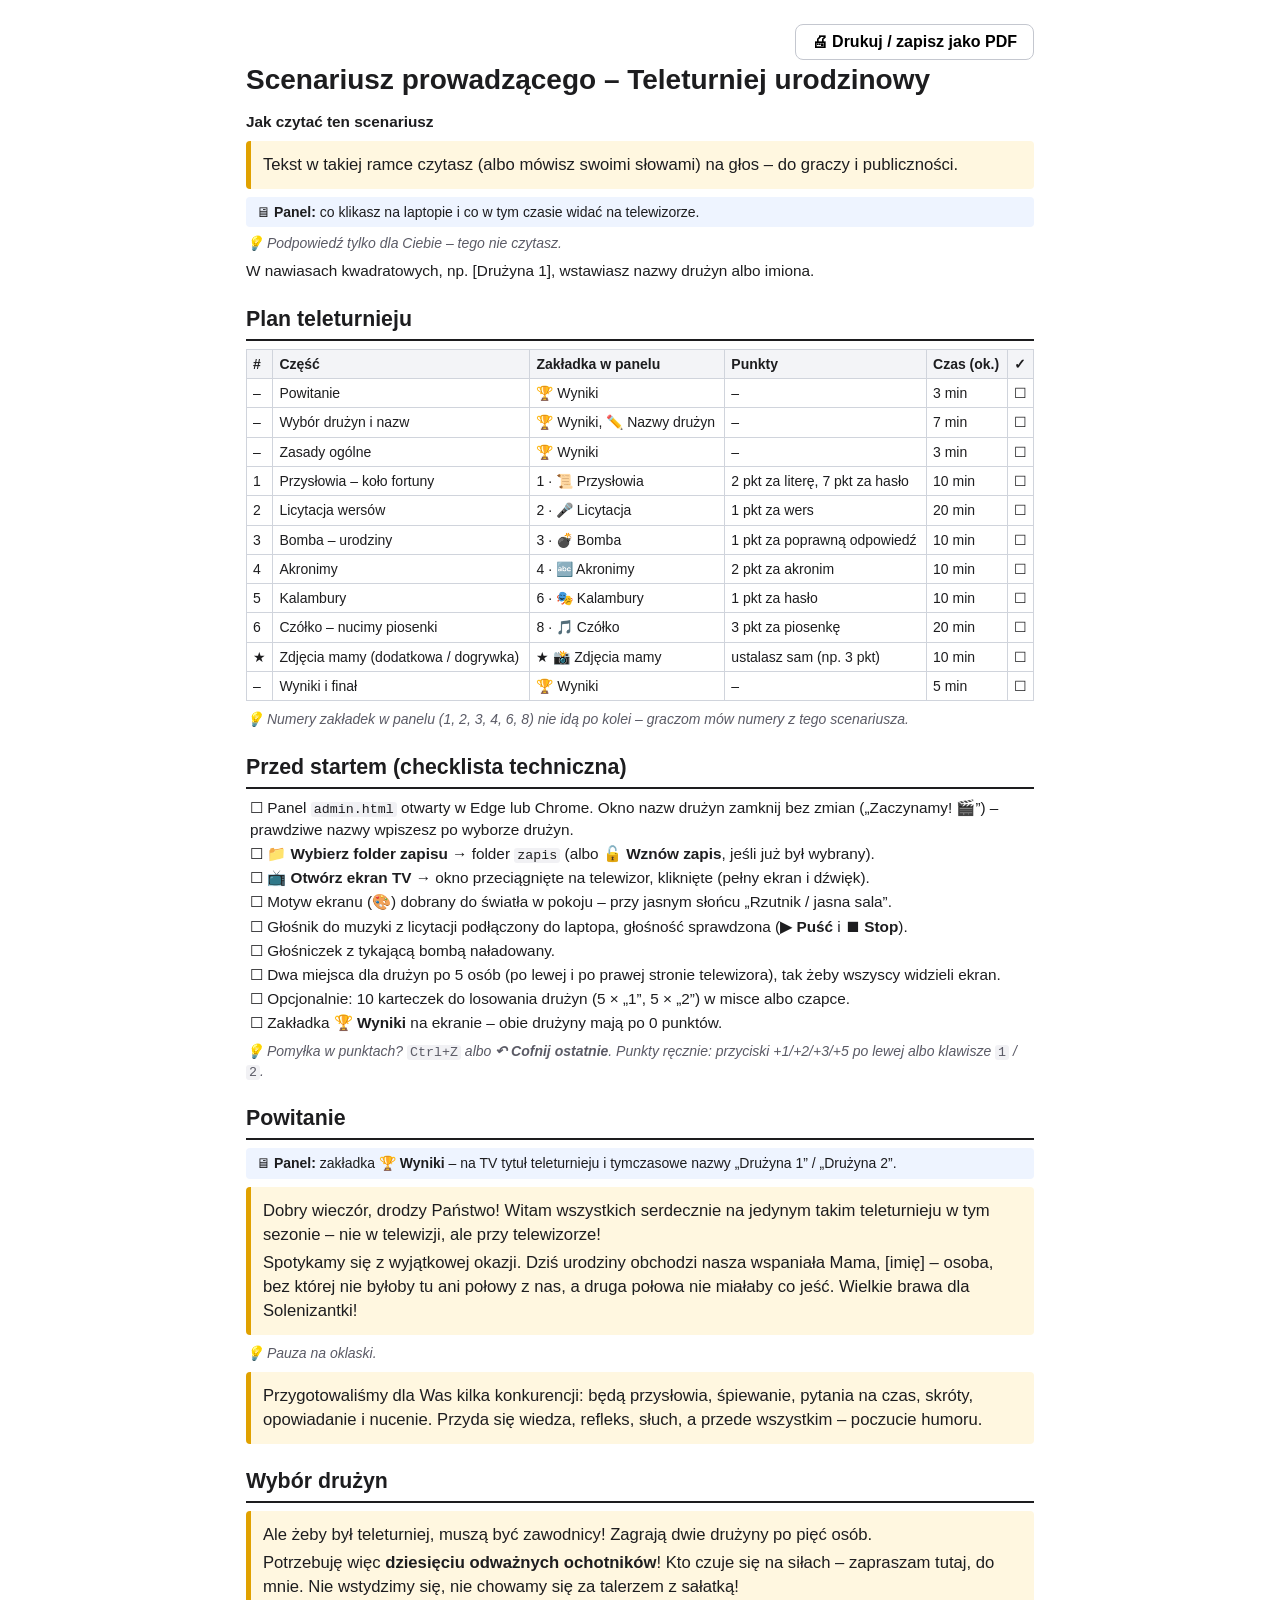
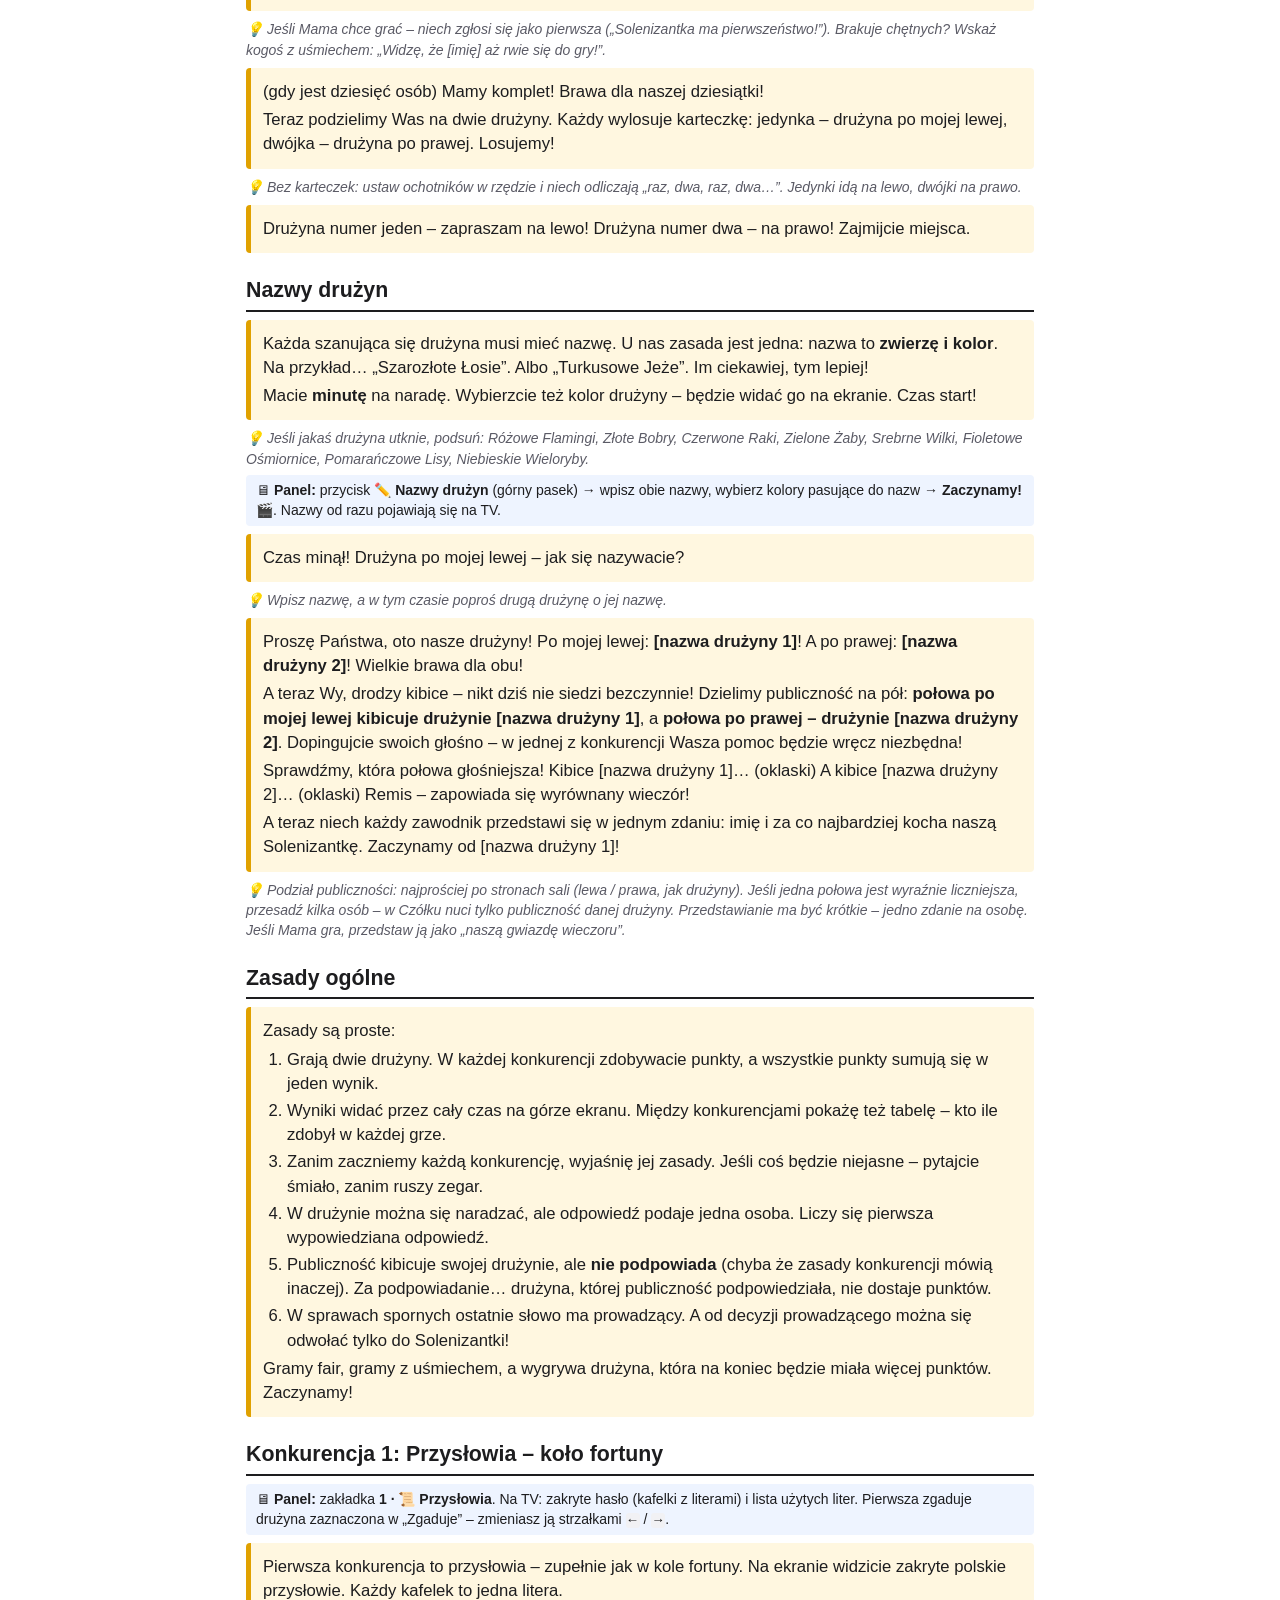
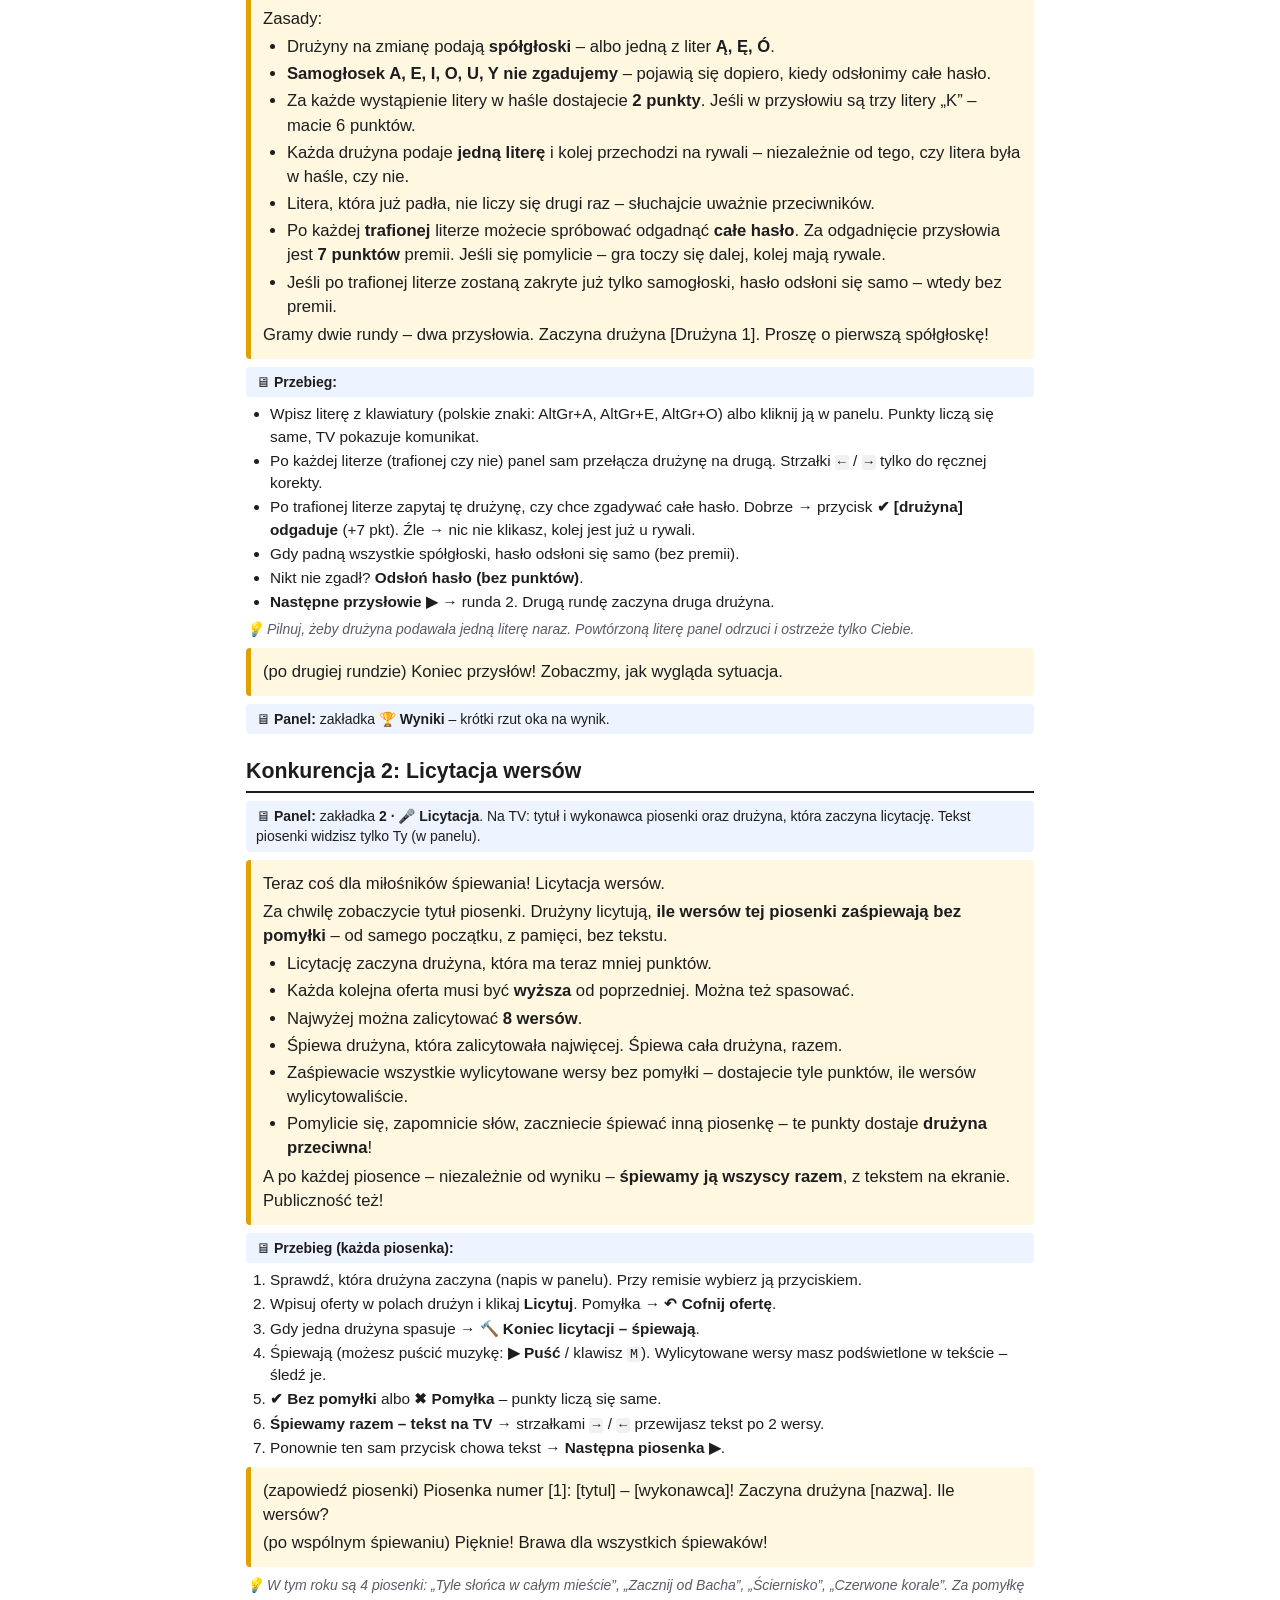
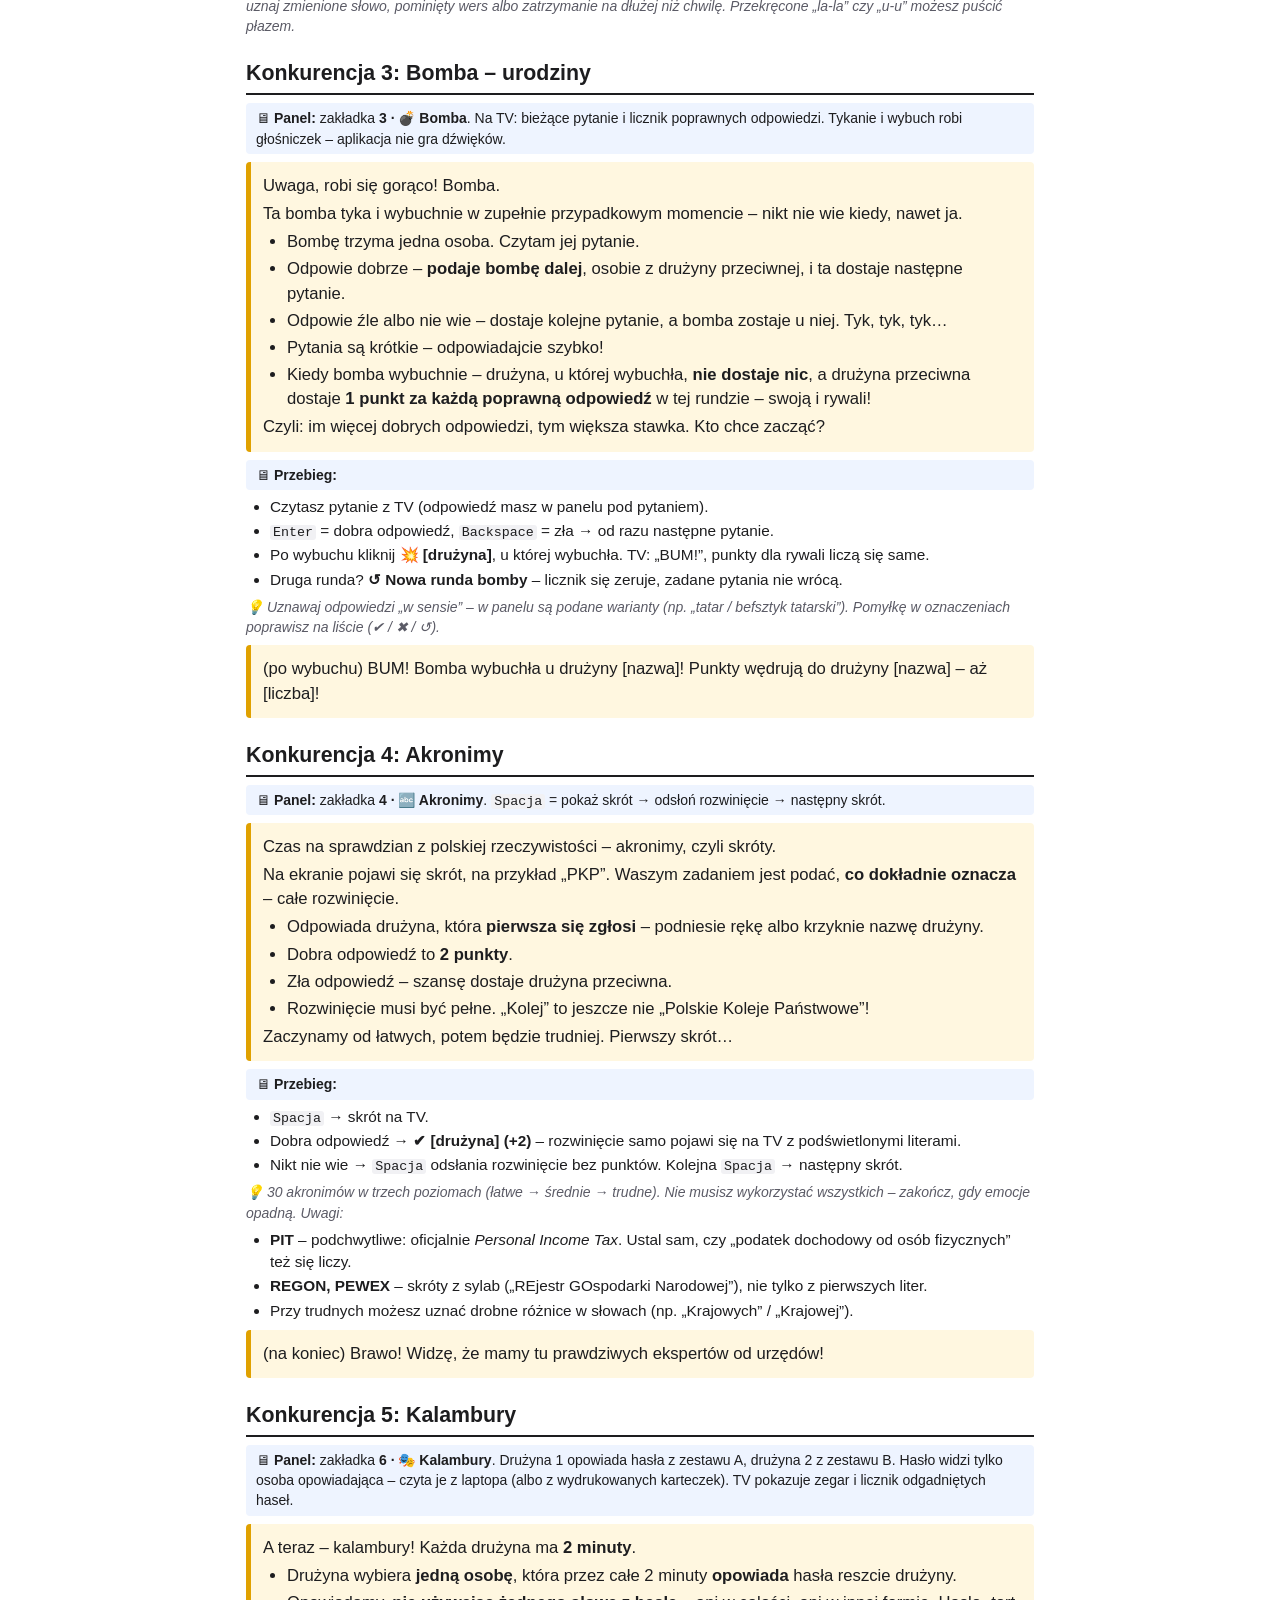
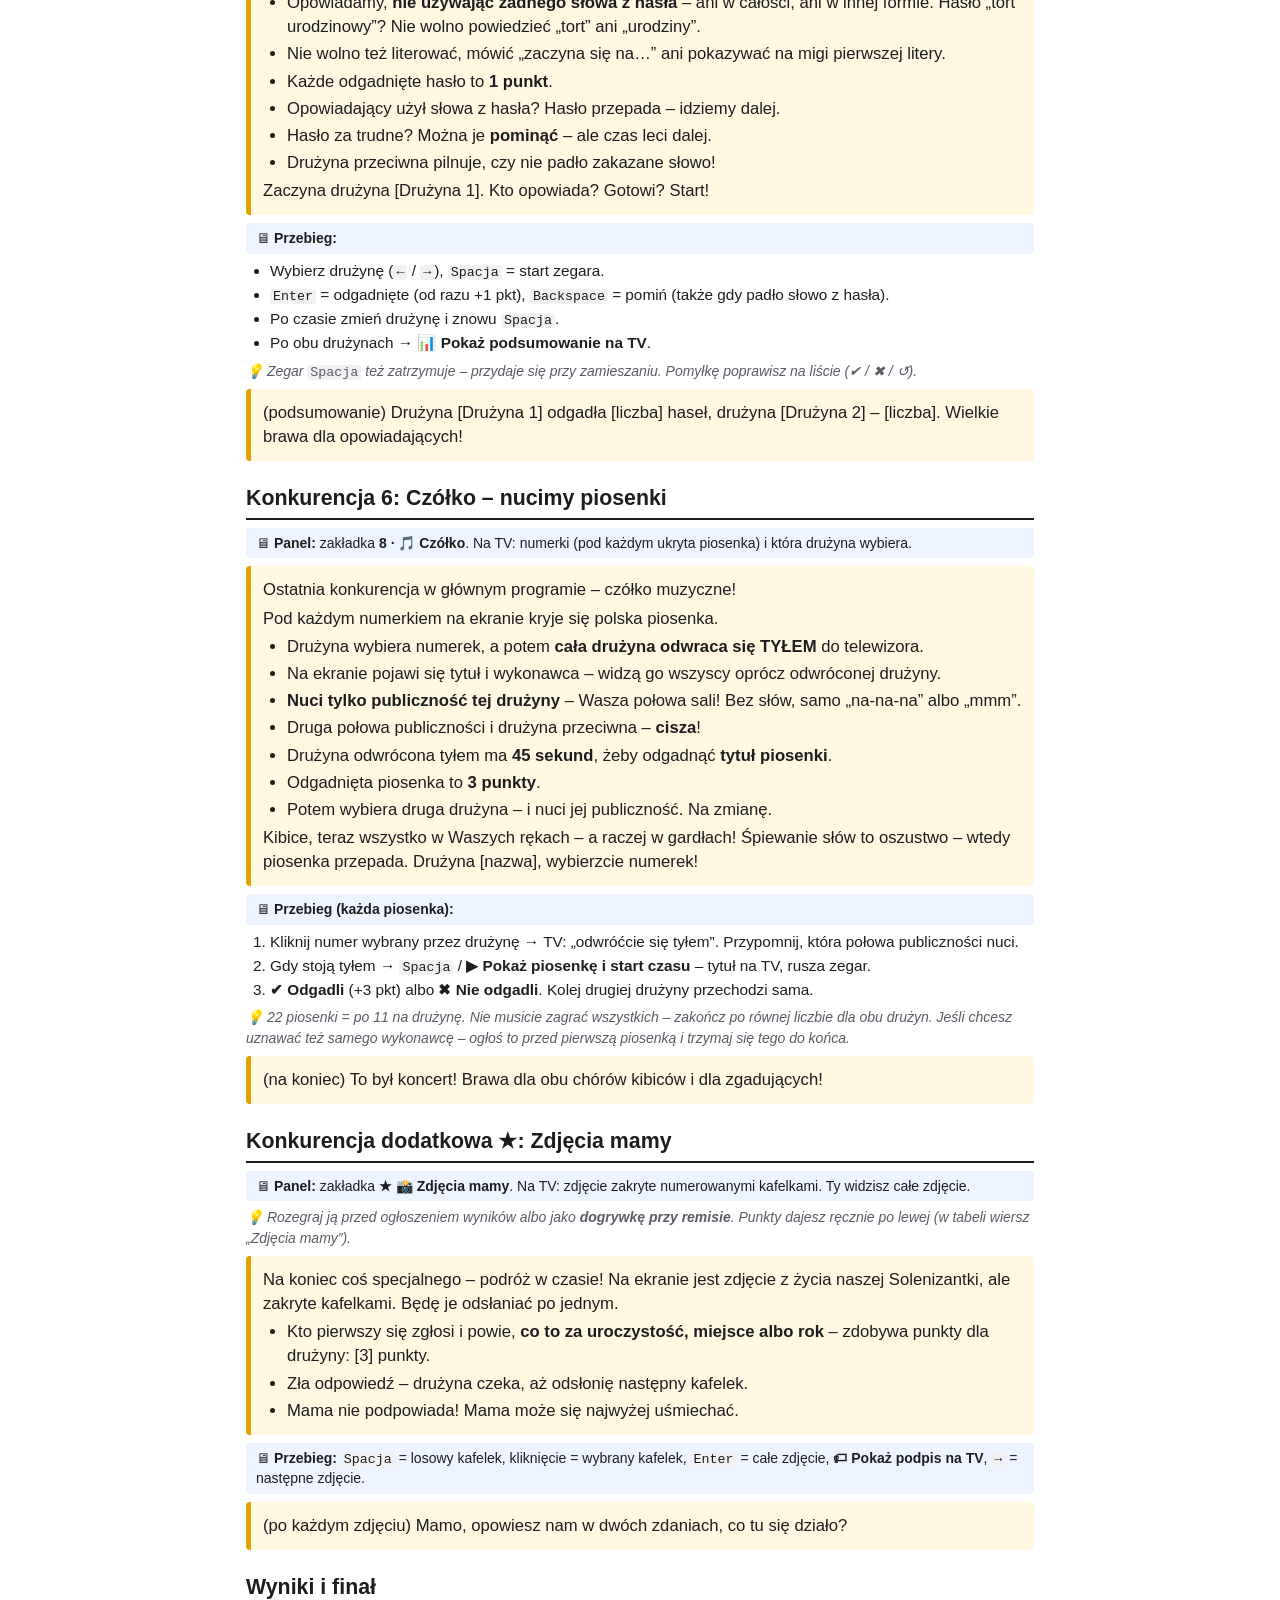
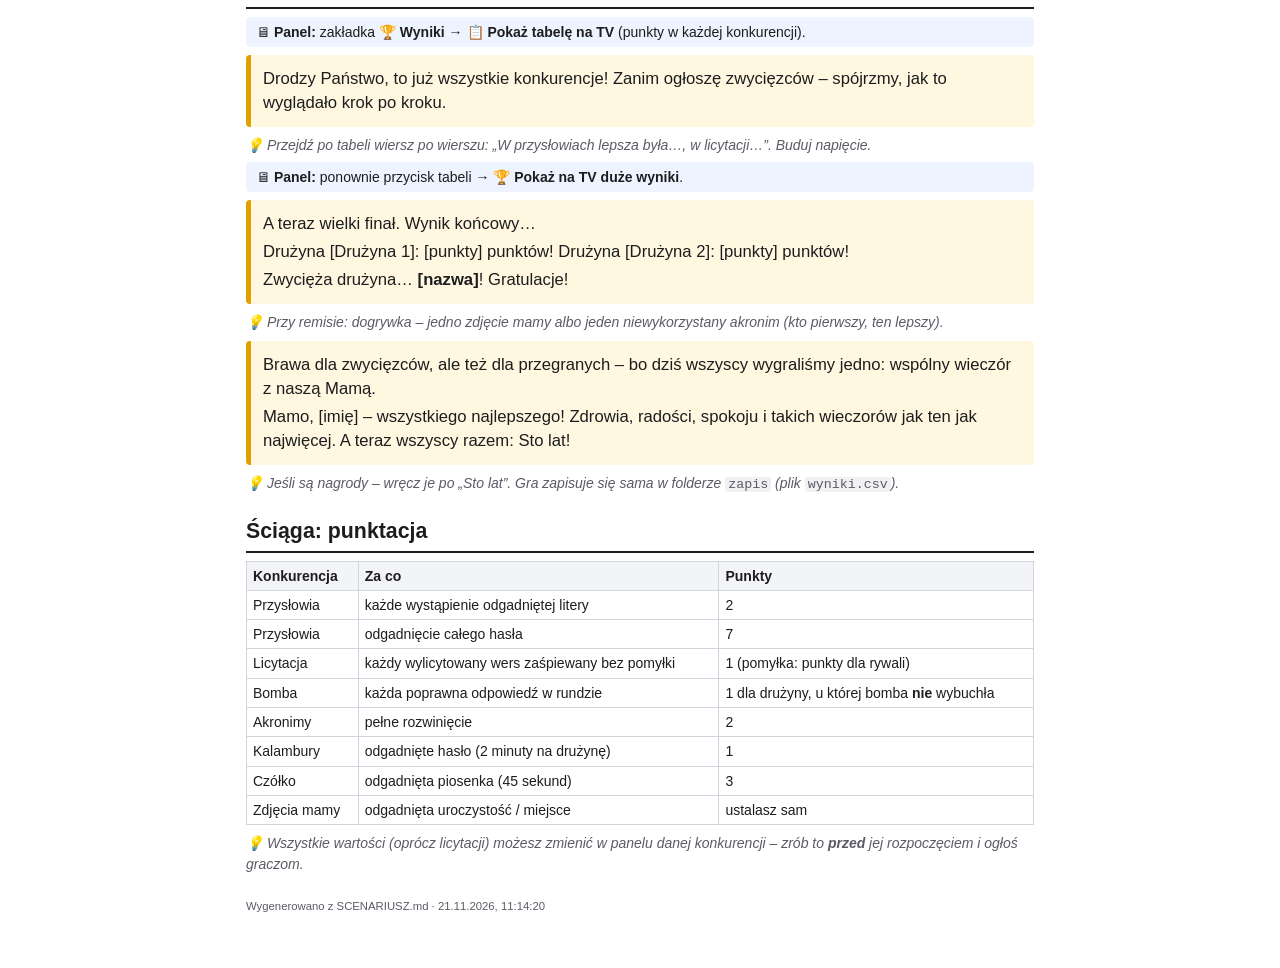
==== commit ce80c837: "instrukcja i scenariusz" ====
--- a/scenariusz.html
+++ b/scenariusz.html
@@ -3,7 +3,7 @@
 <head>
 <meta charset="utf-8">
 <meta name="viewport" content="width=device-width, initial-scale=1">
-<!-- Plik generowany z SCENARIUSZ.md poleceniem: node tools/scenariusz.js – nie edytuj ręcznie. zrodlo-sha1: 07e1235706bc2b9d3401ac5a8c14fc6053c895cd -->
+<!-- Plik generowany z SCENARIUSZ.md poleceniem: node tools/scenariusz.js – nie edytuj ręcznie. zrodlo-sha1: 6c73741c89e500ed529eb6251da2dd2ef0b79c2f -->
 <title>Scenariusz prowadzącego – Teleturniej urodzinowy</title>
 <style>
 @page { size: A4; margin: 14mm 15mm 16mm; }
@@ -56,7 +56,7 @@
 <blockquote><p>Dobry wieczór, drodzy Państwo! Witam wszystkich serdecznie na jedynym takim teleturnieju w tym sezonie – nie w telewizji, ale przy telewizorze!</p>
 <p>Spotykamy się z wyjątkowej okazji. Dziś urodziny obchodzi nasza wspaniała Mama, [imię] – osoba, bez której nie byłoby tu ani połowy z nas, a druga połowa nie miałaby co jeść. Wielkie brawa dla Solenizantki!</p></blockquote>
 <p class="tip">💡 Pauza na oklaski.</p>
-<blockquote><p>Przygotowaliśmy dla Was kilka konkurencji: będą przysłowia, śpiewanie, pytania na czas, skróty, pokazywanie i nucenie. Przyda się wiedza, refleks, słuch, a przede wszystkim – poczucie humoru.</p></blockquote>
+<blockquote><p>Przygotowaliśmy dla Was kilka konkurencji: będą przysłowia, śpiewanie, pytania na czas, skróty, opowiadanie i nucenie. Przyda się wiedza, refleks, słuch, a przede wszystkim – poczucie humoru.</p></blockquote>
 <h2>Wybór drużyn</h2>
 <blockquote><p>Ale żeby był teleturniej, muszą być zawodnicy! Zagrają dwie drużyny po pięć osób.</p>
 <p>Potrzebuję więc <strong>dziesięciu odważnych ochotników</strong>! Kto czuje się na siłach – zapraszam tutaj, do mnie. Nie wstydzimy się, nie chowamy się za talerzem z sałatką!</p></blockquote>
@@ -73,20 +73,22 @@
 <blockquote><p>Czas minął! Drużyna po mojej lewej – jak się nazywacie?</p></blockquote>
 <p class="tip">💡 Wpisz nazwę, a w tym czasie poproś drugą drużynę o jej nazwę.</p>
 <blockquote><p>Proszę Państwa, oto nasze drużyny! Po mojej lewej: <strong>[nazwa drużyny 1]</strong>! A po prawej: <strong>[nazwa drużyny 2]</strong>! Wielkie brawa dla obu!</p>
+<p>A teraz Wy, drodzy kibice – nikt dziś nie siedzi bezczynnie! Dzielimy publiczność na pół: <strong>połowa po mojej lewej kibicuje drużynie [nazwa drużyny 1]</strong>, a <strong>połowa po prawej – drużynie [nazwa drużyny 2]</strong>. Dopingujcie swoich głośno – w jednej z konkurencji Wasza pomoc będzie wręcz niezbędna!</p>
+<p>Sprawdźmy, która połowa głośniejsza! Kibice [nazwa drużyny 1]… (oklaski) A kibice [nazwa drużyny 2]… (oklaski) Remis – zapowiada się wyrównany wieczór!</p>
 <p>A teraz niech każdy zawodnik przedstawi się w jednym zdaniu: imię i za co najbardziej kocha naszą Solenizantkę. Zaczynamy od [nazwa drużyny 1]!</p></blockquote>
-<p class="tip">💡 Przedstawianie ma być krótkie – jedno zdanie na osobę. Jeśli Mama gra, przedstaw ją jako „naszą gwiazdę wieczoru”.</p>
+<p class="tip">💡 Podział publiczności: najprościej po stronach sali (lewa / prawa, jak drużyny). Jeśli jedna połowa jest wyraźnie liczniejsza, przesadź kilka osób – w Czółku nuci tylko publiczność danej drużyny. Przedstawianie ma być krótkie – jedno zdanie na osobę. Jeśli Mama gra, przedstaw ją jako „naszą gwiazdę wieczoru”.</p>
 <h2>Zasady ogólne</h2>
 <blockquote><p>Zasady są proste:</p>
-<ol><li>Grają dwie drużyny. W każdej konkurencji zdobywacie punkty, a wszystkie punkty sumują się w jeden wynik.</li><li>Wyniki widać przez cały czas na górze ekranu. Między konkurencjami pokażę też tabelę – kto ile zdobył w każdej grze.</li><li>Zanim zaczniemy każdą konkurencję, wyjaśnię jej zasady. Jeśli coś będzie niejasne – pytajcie śmiało, zanim ruszy zegar.</li><li>W drużynie można się naradzać, ale odpowiedź podaje jedna osoba. Liczy się pierwsza wypowiedziana odpowiedź.</li><li>Publiczność może kibicować, ale <strong>nie podpowiada</strong>. Za podpowiadanie… drużyna, której publiczność podpowiedziała, nie dostaje punktów.</li><li>W sprawach spornych ostatnie słowo ma prowadzący. A od decyzji prowadzącego można się odwołać tylko do Solenizantki!</li></ol>
+<ol><li>Grają dwie drużyny. W każdej konkurencji zdobywacie punkty, a wszystkie punkty sumują się w jeden wynik.</li><li>Wyniki widać przez cały czas na górze ekranu. Między konkurencjami pokażę też tabelę – kto ile zdobył w każdej grze.</li><li>Zanim zaczniemy każdą konkurencję, wyjaśnię jej zasady. Jeśli coś będzie niejasne – pytajcie śmiało, zanim ruszy zegar.</li><li>W drużynie można się naradzać, ale odpowiedź podaje jedna osoba. Liczy się pierwsza wypowiedziana odpowiedź.</li><li>Publiczność kibicuje swojej drużynie, ale <strong>nie podpowiada</strong> (chyba że zasady konkurencji mówią inaczej). Za podpowiadanie… drużyna, której publiczność podpowiedziała, nie dostaje punktów.</li><li>W sprawach spornych ostatnie słowo ma prowadzący. A od decyzji prowadzącego można się odwołać tylko do Solenizantki!</li></ol>
 <p>Gramy fair, gramy z uśmiechem, a wygrywa drużyna, która na koniec będzie miała więcej punktów. Zaczynamy!</p></blockquote>
 <h2 class="new-page">Konkurencja 1: Przysłowia – koło fortuny</h2>
 <p class="panel">🖥 <strong>Panel:</strong> zakładka <strong>1 · 📜 Przysłowia</strong>. Na TV: zakryte hasło (kafelki z literami) i lista użytych liter. Pierwsza zgaduje drużyna zaznaczona w „Zgaduje” – zmieniasz ją strzałkami <code>←</code> / <code>→</code>.</p>
 <blockquote><p>Pierwsza konkurencja to przysłowia – zupełnie jak w kole fortuny. Na ekranie widzicie zakryte polskie przysłowie. Każdy kafelek to jedna litera.</p>
 <p>Zasady:</p>
-<ul><li>Drużyny na zmianę podają <strong>spółgłoski</strong> – albo jedną z liter <strong>Ą, Ę, Ó</strong>.</li><li><strong>Samogłosek A, E, I, O, U, Y nie zgadujemy</strong> – pojawią się dopiero, kiedy odsłonimy całe hasło.</li><li>Za każde wystąpienie litery w haśle dostajecie <strong>2 punkty</strong>. Jeśli w przysłowiu są trzy litery „K” – macie 6 punktów.</li><li>Trafiliście? Zgadujecie dalej. Pudło – kolej przechodzi na drugą drużynę.</li><li>Litera, która już padła, nie liczy się drugi raz – słuchajcie uważnie przeciwników.</li><li>W swojej kolejce możecie spróbować odgadnąć <strong>całe hasło</strong>. Za odgadnięcie przysłowia jest <strong>7 punktów</strong> premii. Jeśli się pomylicie – kolej przechodzi na rywali.</li></ul>
+<ul><li>Drużyny na zmianę podają <strong>spółgłoski</strong> – albo jedną z liter <strong>Ą, Ę, Ó</strong>.</li><li><strong>Samogłosek A, E, I, O, U, Y nie zgadujemy</strong> – pojawią się dopiero, kiedy odsłonimy całe hasło.</li><li>Za każde wystąpienie litery w haśle dostajecie <strong>2 punkty</strong>. Jeśli w przysłowiu są trzy litery „K” – macie 6 punktów.</li><li>Każda drużyna podaje <strong>jedną literę</strong> i kolej przechodzi na rywali – niezależnie od tego, czy litera była w haśle, czy nie.</li><li>Litera, która już padła, nie liczy się drugi raz – słuchajcie uważnie przeciwników.</li><li>Po każdej <strong>trafionej</strong> literze możecie spróbować odgadnąć <strong>całe hasło</strong>. Za odgadnięcie przysłowia jest <strong>7 punktów</strong> premii. Jeśli się pomylicie – gra toczy się dalej, kolej mają rywale.</li><li>Jeśli po trafionej literze zostaną zakryte już tylko samogłoski, hasło odsłoni się samo – wtedy bez premii.</li></ul>
 <p>Gramy dwie rundy – dwa przysłowia. Zaczyna drużyna [Drużyna 1]. Proszę o pierwszą spółgłoskę!</p></blockquote>
 <p class="panel">🖥 <strong>Przebieg:</strong></p>
-<ul><li>Wpisz literę z klawiatury (polskie znaki: AltGr+A, AltGr+E, AltGr+O) albo kliknij ją w panelu. Punkty liczą się same, TV pokazuje komunikat.</li><li>Pudło („Brak litery…”) → przełącz drużynę strzałką.</li><li>Odgadnięte hasło → przycisk <strong>✔ [drużyna] odgaduje</strong> (+7 pkt).</li><li>Gdy padną wszystkie spółgłoski, hasło odsłoni się samo (bez premii).</li><li>Nikt nie zgadł? <strong>Odsłoń hasło (bez punktów)</strong>.</li><li><strong>Następne przysłowie ▶</strong> → runda 2. Drugą rundę zaczyna druga drużyna.</li></ul>
+<ul><li>Wpisz literę z klawiatury (polskie znaki: AltGr+A, AltGr+E, AltGr+O) albo kliknij ją w panelu. Punkty liczą się same, TV pokazuje komunikat.</li><li>Po każdej literze (trafionej czy nie) panel sam przełącza drużynę na drugą. Strzałki <code>←</code> / <code>→</code> tylko do ręcznej korekty.</li><li>Po trafionej literze zapytaj tę drużynę, czy chce zgadywać całe hasło. Dobrze → przycisk <strong>✔ [drużyna] odgaduje</strong> (+7 pkt). Źle → nic nie klikasz, kolej jest już u rywali.</li><li>Gdy padną wszystkie spółgłoski, hasło odsłoni się samo (bez premii).</li><li>Nikt nie zgadł? <strong>Odsłoń hasło (bez punktów)</strong>.</li><li><strong>Następne przysłowie ▶</strong> → runda 2. Drugą rundę zaczyna druga drużyna.</li></ul>
 <p class="tip">💡 Pilnuj, żeby drużyna podawała jedną literę naraz. Powtórzoną literę panel odrzuci i ostrzeże tylko Ciebie.</p>
 <blockquote><p>(po drugiej rundzie) Koniec przysłów! Zobaczmy, jak wygląda sytuacja.</p></blockquote>
 <p class="panel">🖥 <strong>Panel:</strong> zakładka <strong>🏆 Wyniki</strong> – krótki rzut oka na wynik.</p>
@@ -123,24 +125,24 @@
 <ul><li><strong>PIT</strong> – podchwytliwe: oficjalnie <em>Personal Income Tax</em>. Ustal sam, czy „podatek dochodowy od osób fizycznych” też się liczy.</li><li><strong>REGON, PEWEX</strong> – skróty z sylab („REjestr GOspodarki Narodowej”), nie tylko z pierwszych liter.</li><li>Przy trudnych możesz uznać drobne różnice w słowach (np. „Krajowych” / „Krajowej”).</li></ul>
 <blockquote><p>(na koniec) Brawo! Widzę, że mamy tu prawdziwych ekspertów od urzędów!</p></blockquote>
 <h2 class="new-page">Konkurencja 5: Kalambury</h2>
-<p class="panel">🖥 <strong>Panel:</strong> zakładka <strong>6 · 🎭 Kalambury</strong>. Drużyna 1 pokazuje hasła z zestawu A, drużyna 2 z zestawu B. Hasło widzi tylko osoba pokazująca – czyta je z laptopa. TV pokazuje zegar i licznik odgadniętych haseł.</p>
+<p class="panel">🖥 <strong>Panel:</strong> zakładka <strong>6 · 🎭 Kalambury</strong>. Drużyna 1 opowiada hasła z zestawu A, drużyna 2 z zestawu B. Hasło widzi tylko osoba opowiadająca – czyta je z laptopa (albo z wydrukowanych karteczek). TV pokazuje zegar i licznik odgadniętych haseł.</p>
 <blockquote><p>A teraz – kalambury! Każda drużyna ma <strong>2 minuty</strong>.</p>
-<ul><li>Jedna osoba z drużyny podchodzi do laptopa, czyta hasło i <strong>pokazuje je swojej drużynie</strong>.</li><li>Po każdym odgadniętym haśle pokazujący się zmienia – podchodzi następna osoba.</li><li>Pokazujemy <strong>bez słów, bez dźwięków</strong> i bez pokazywania liter. Można pokazać na palcach, ile słów ma hasło.</li><li>Każde odgadnięte hasło to <strong>1 punkt</strong>.</li><li>Hasło za trudne? Można je <strong>pominąć</strong> – ale czas leci dalej.</li><li>Drużyna przeciwna i publiczność – oglądają w ciszy!</li></ul>
-<p>Pierwsza pokazuje drużyna [Drużyna 1]. Gotowi? Start!</p></blockquote>
+<ul><li>Drużyna wybiera <strong>jedną osobę</strong>, która przez całe 2 minuty <strong>opowiada</strong> hasła reszcie drużyny.</li><li>Opowiadamy, <strong>nie używając żadnego słowa z hasła</strong> – ani w całości, ani w innej formie. Hasło „tort urodzinowy”? Nie wolno powiedzieć „tort” ani „urodziny”.</li><li>Nie wolno też literować, mówić „zaczyna się na…” ani pokazywać na migi pierwszej litery.</li><li>Każde odgadnięte hasło to <strong>1 punkt</strong>.</li><li>Opowiadający użył słowa z hasła? Hasło przepada – idziemy dalej.</li><li>Hasło za trudne? Można je <strong>pominąć</strong> – ale czas leci dalej.</li><li>Drużyna przeciwna pilnuje, czy nie padło zakazane słowo!</li></ul>
+<p>Zaczyna drużyna [Drużyna 1]. Kto opowiada? Gotowi? Start!</p></blockquote>
 <p class="panel">🖥 <strong>Przebieg:</strong></p>
-<ul><li>Wybierz drużynę (<code>←</code> / <code>→</code>), <code>Spacja</code> = start zegara.</li><li><code>Enter</code> = odgadnięte (od razu +1 pkt), <code>Backspace</code> = pomiń.</li><li>Po czasie zmień drużynę i znowu <code>Spacja</code>.</li><li>Po obu drużynach → <strong>📊 Pokaż podsumowanie na TV</strong>.</li></ul>
+<ul><li>Wybierz drużynę (<code>←</code> / <code>→</code>), <code>Spacja</code> = start zegara.</li><li><code>Enter</code> = odgadnięte (od razu +1 pkt), <code>Backspace</code> = pomiń (także gdy padło słowo z hasła).</li><li>Po czasie zmień drużynę i znowu <code>Spacja</code>.</li><li>Po obu drużynach → <strong>📊 Pokaż podsumowanie na TV</strong>.</li></ul>
 <p class="tip">💡 Zegar <code>Spacja</code> też zatrzymuje – przydaje się przy zamieszaniu. Pomyłkę poprawisz na liście (✔ / ✖ / ↺).</p>
-<blockquote><p>(podsumowanie) Drużyna [Drużyna 1] odgadła [liczba] haseł, drużyna [Drużyna 2] – [liczba]. Wielkie brawa dla aktorów!</p></blockquote>
+<blockquote><p>(podsumowanie) Drużyna [Drużyna 1] odgadła [liczba] haseł, drużyna [Drużyna 2] – [liczba]. Wielkie brawa dla opowiadających!</p></blockquote>
 <h2 class="new-page">Konkurencja 6: Czółko – nucimy piosenki</h2>
 <p class="panel">🖥 <strong>Panel:</strong> zakładka <strong>8 · 🎵 Czółko</strong>. Na TV: numerki (pod każdym ukryta piosenka) i która drużyna wybiera.</p>
 <blockquote><p>Ostatnia konkurencja w głównym programie – czółko muzyczne!</p>
 <p>Pod każdym numerkiem na ekranie kryje się polska piosenka.</p>
-<ul><li>Drużyna wybiera numerek, a potem <strong>cała drużyna odwraca się tyłem</strong> do telewizora.</li><li>Na ekranie pojawi się tytuł i wykonawca – widzi go publiczność i drużyna przeciwna.</li><li>Publiczność i rywale <strong>nucą melodię</strong> – bez słów! Samo „na-na-na” albo „mmm”.</li><li>Drużyna odwrócona tyłem ma <strong>45 sekund</strong>, żeby odgadnąć <strong>tytuł piosenki</strong>.</li><li>Odgadnięta piosenka to <strong>3 punkty</strong>.</li><li>Potem wybiera druga drużyna – na zmianę.</li></ul>
-<p>Uwaga dla nucących: śpiewanie słów to sabotaż! Nucimy uczciwie, nawet dla rywali. Drużyna [nazwa], wybierzcie numerek!</p></blockquote>
+<ul><li>Drużyna wybiera numerek, a potem <strong>cała drużyna odwraca się TYŁEM</strong> do telewizora.</li><li>Na ekranie pojawi się tytuł i wykonawca – widzą go wszyscy oprócz odwróconej drużyny.</li><li><strong>Nuci tylko publiczność tej drużyny</strong> – Wasza połowa sali! Bez słów, samo „na-na-na” albo „mmm”.</li><li>Druga połowa publiczności i drużyna przeciwna – <strong>cisza</strong>!</li><li>Drużyna odwrócona tyłem ma <strong>45 sekund</strong>, żeby odgadnąć <strong>tytuł piosenki</strong>.</li><li>Odgadnięta piosenka to <strong>3 punkty</strong>.</li><li>Potem wybiera druga drużyna – i nuci jej publiczność. Na zmianę.</li></ul>
+<p>Kibice, teraz wszystko w Waszych rękach – a raczej w gardłach! Śpiewanie słów to oszustwo – wtedy piosenka przepada. Drużyna [nazwa], wybierzcie numerek!</p></blockquote>
 <p class="panel">🖥 <strong>Przebieg (każda piosenka):</strong></p>
-<ol><li>Kliknij numer wybrany przez drużynę → TV: „odwróćcie się tyłem”.</li><li>Gdy stoją tyłem → <code>Spacja</code> / <strong>▶ Pokaż piosenkę i start czasu</strong> – tytuł na TV, rusza zegar.</li><li><strong>✔ Odgadli</strong> (+3 pkt) albo <strong>✖ Nie odgadli</strong>. Kolej drugiej drużyny przechodzi sama.</li></ol>
+<ol><li>Kliknij numer wybrany przez drużynę → TV: „odwróćcie się tyłem”. Przypomnij, która połowa publiczności nuci.</li><li>Gdy stoją tyłem → <code>Spacja</code> / <strong>▶ Pokaż piosenkę i start czasu</strong> – tytuł na TV, rusza zegar.</li><li><strong>✔ Odgadli</strong> (+3 pkt) albo <strong>✖ Nie odgadli</strong>. Kolej drugiej drużyny przechodzi sama.</li></ol>
 <p class="tip">💡 22 piosenki = po 11 na drużynę. Nie musicie zagrać wszystkich – zakończ po równej liczbie dla obu drużyn. Jeśli chcesz uznawać też samego wykonawcę – ogłoś to przed pierwszą piosenką i trzymaj się tego do końca.</p>
-<blockquote><p>(na koniec) To był koncert! Brawa dla nucących i dla zgadujących!</p></blockquote>
+<blockquote><p>(na koniec) To był koncert! Brawa dla obu chórów kibiców i dla zgadujących!</p></blockquote>
 <h2 class="new-page">Konkurencja dodatkowa ★: Zdjęcia mamy</h2>
 <p class="panel">🖥 <strong>Panel:</strong> zakładka <strong>★ 📸 Zdjęcia mamy</strong>. Na TV: zdjęcie zakryte numerowanymi kafelkami. Ty widzisz całe zdjęcie.</p>
 <p class="tip">💡 Rozegraj ją przed ogłoszeniem wyników albo jako <strong>dogrywkę przy remisie</strong>. Punkty dajesz ręcznie po lewej (w tabeli wiersz „Zdjęcia mamy”).</p>
@@ -163,7 +165,7 @@
 <h2>Ściąga: punktacja</h2>
 <table><thead><tr><th>Konkurencja</th><th>Za co</th><th>Punkty</th></tr></thead><tbody><tr><td>Przysłowia</td><td>każde wystąpienie odgadniętej litery</td><td>2</td></tr><tr><td>Przysłowia</td><td>odgadnięcie całego hasła</td><td>7</td></tr><tr><td>Licytacja</td><td>każdy wylicytowany wers zaśpiewany bez pomyłki</td><td>1 (pomyłka: punkty dla rywali)</td></tr><tr><td>Bomba</td><td>każda poprawna odpowiedź w rundzie</td><td>1 dla drużyny, u której bomba <strong>nie</strong> wybuchła</td></tr><tr><td>Akronimy</td><td>pełne rozwinięcie</td><td>2</td></tr><tr><td>Kalambury</td><td>odgadnięte hasło (2 minuty na drużynę)</td><td>1</td></tr><tr><td>Czółko</td><td>odgadnięta piosenka (45 sekund)</td><td>3</td></tr><tr><td>Zdjęcia mamy</td><td>odgadnięta uroczystość / miejsce</td><td>ustalasz sam</td></tr></tbody></table>
 <p class="tip">💡 Wszystkie wartości (oprócz licytacji) możesz zmienić w panelu danej konkurencji – zrób to <strong>przed</strong> jej rozpoczęciem i ogłoś graczom.</p>
-<p class="src">Wygenerowano z SCENARIUSZ.md · 21.11.2026, 07:56:43</p>
+<p class="src">Wygenerowano z SCENARIUSZ.md · 21.11.2026, 11:14:20</p>
 </main>
 </body>
 </html>
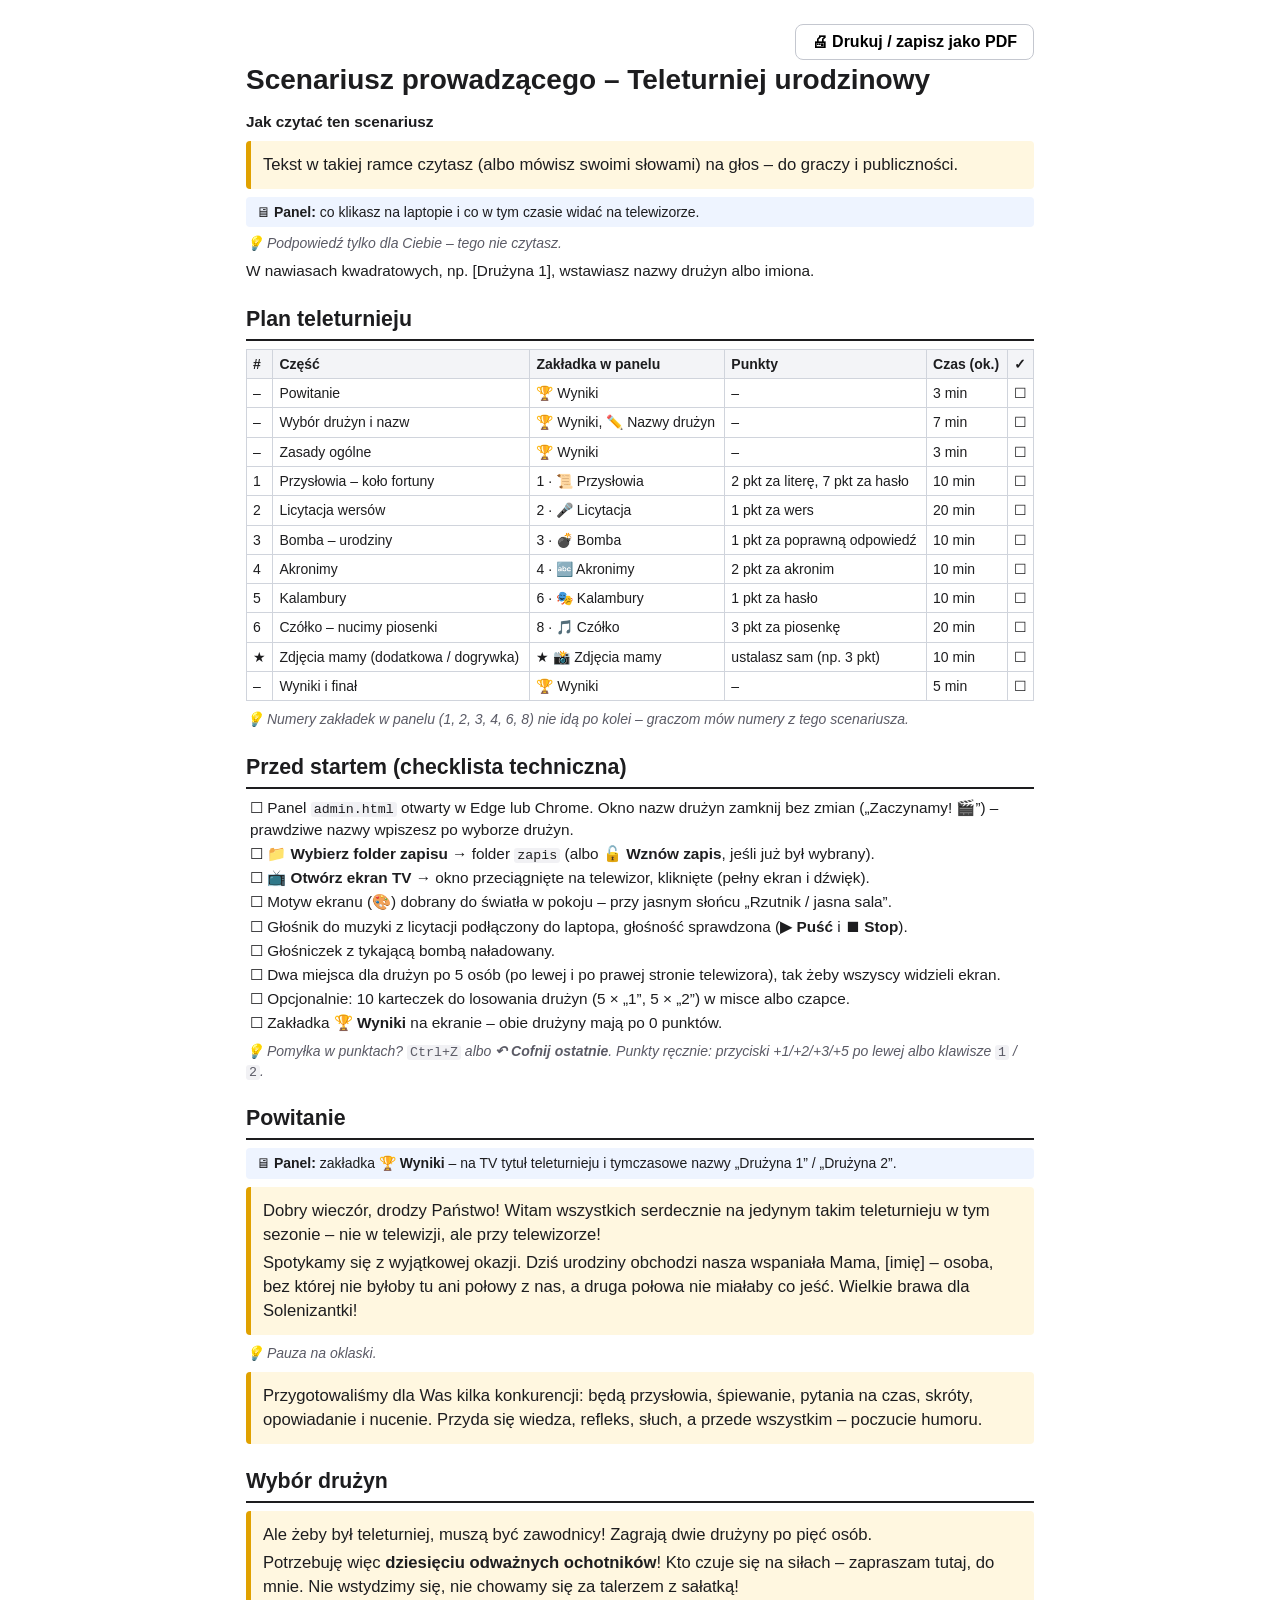
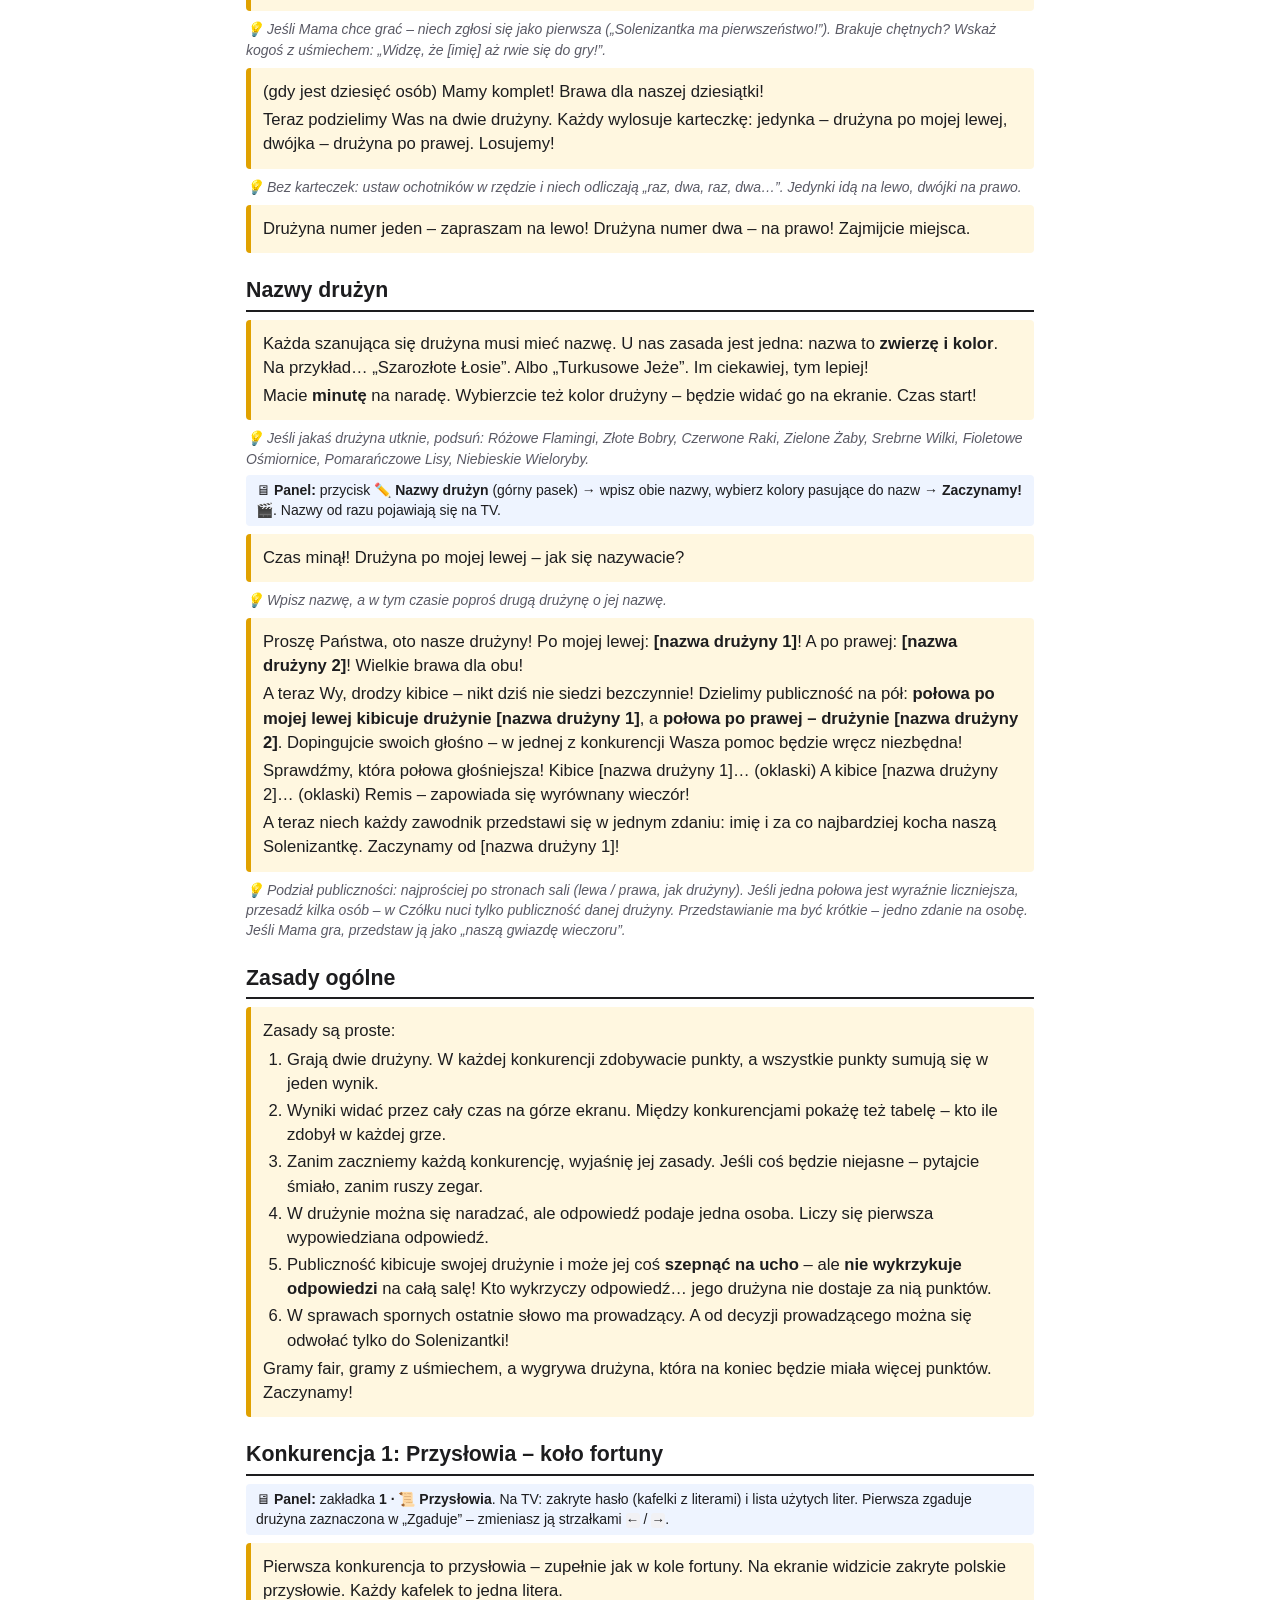
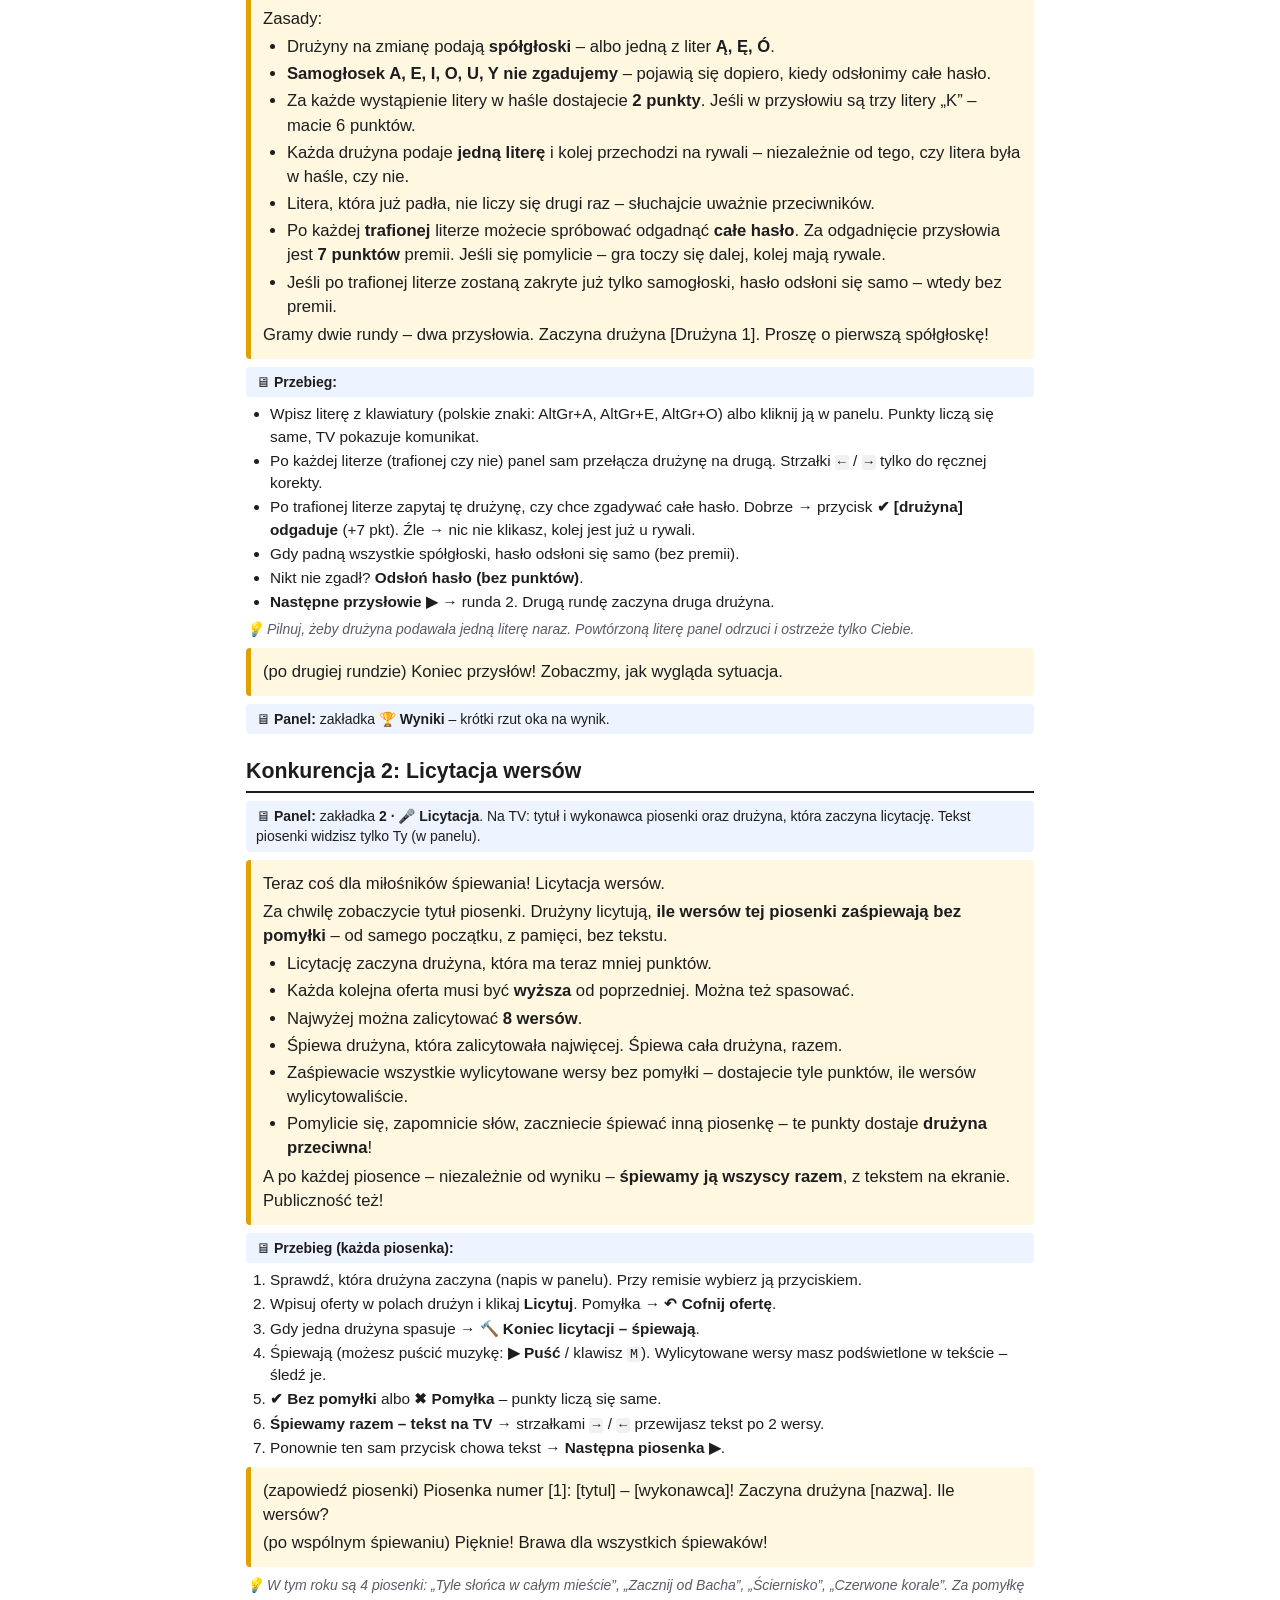
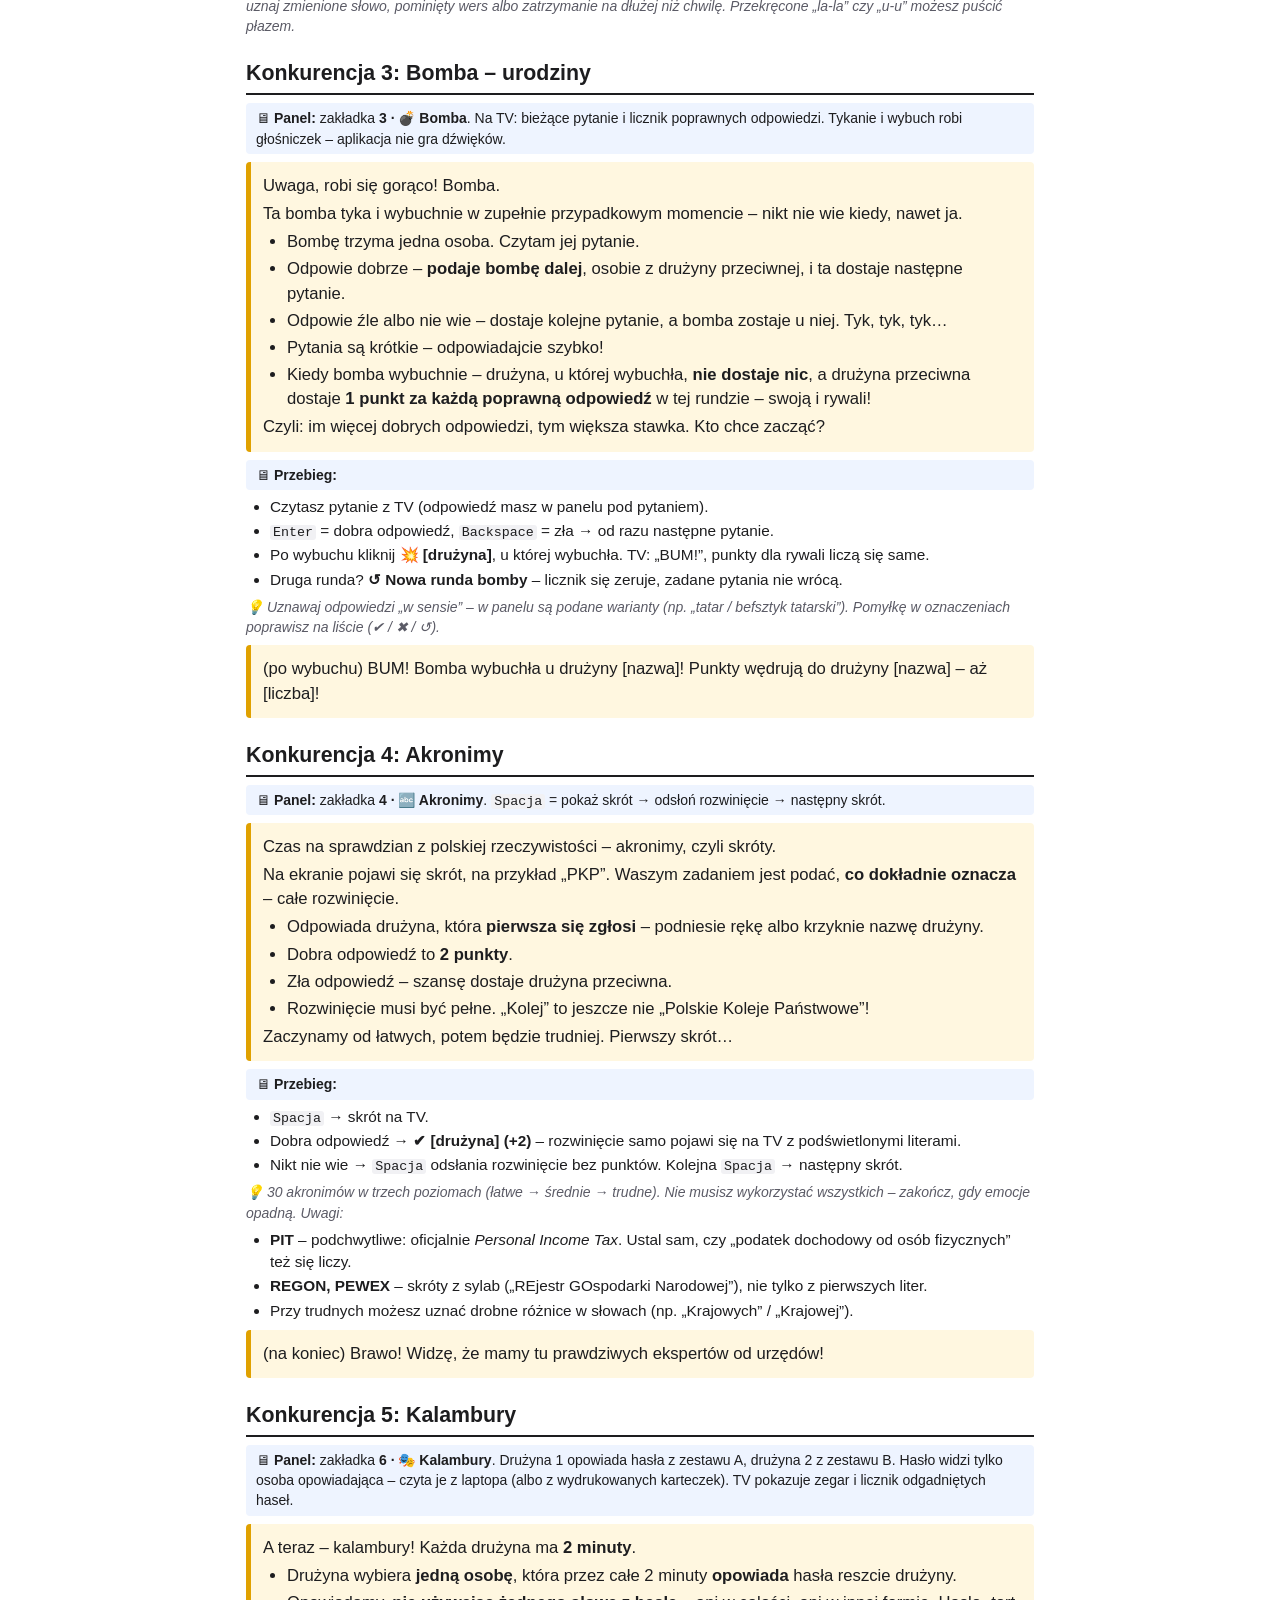
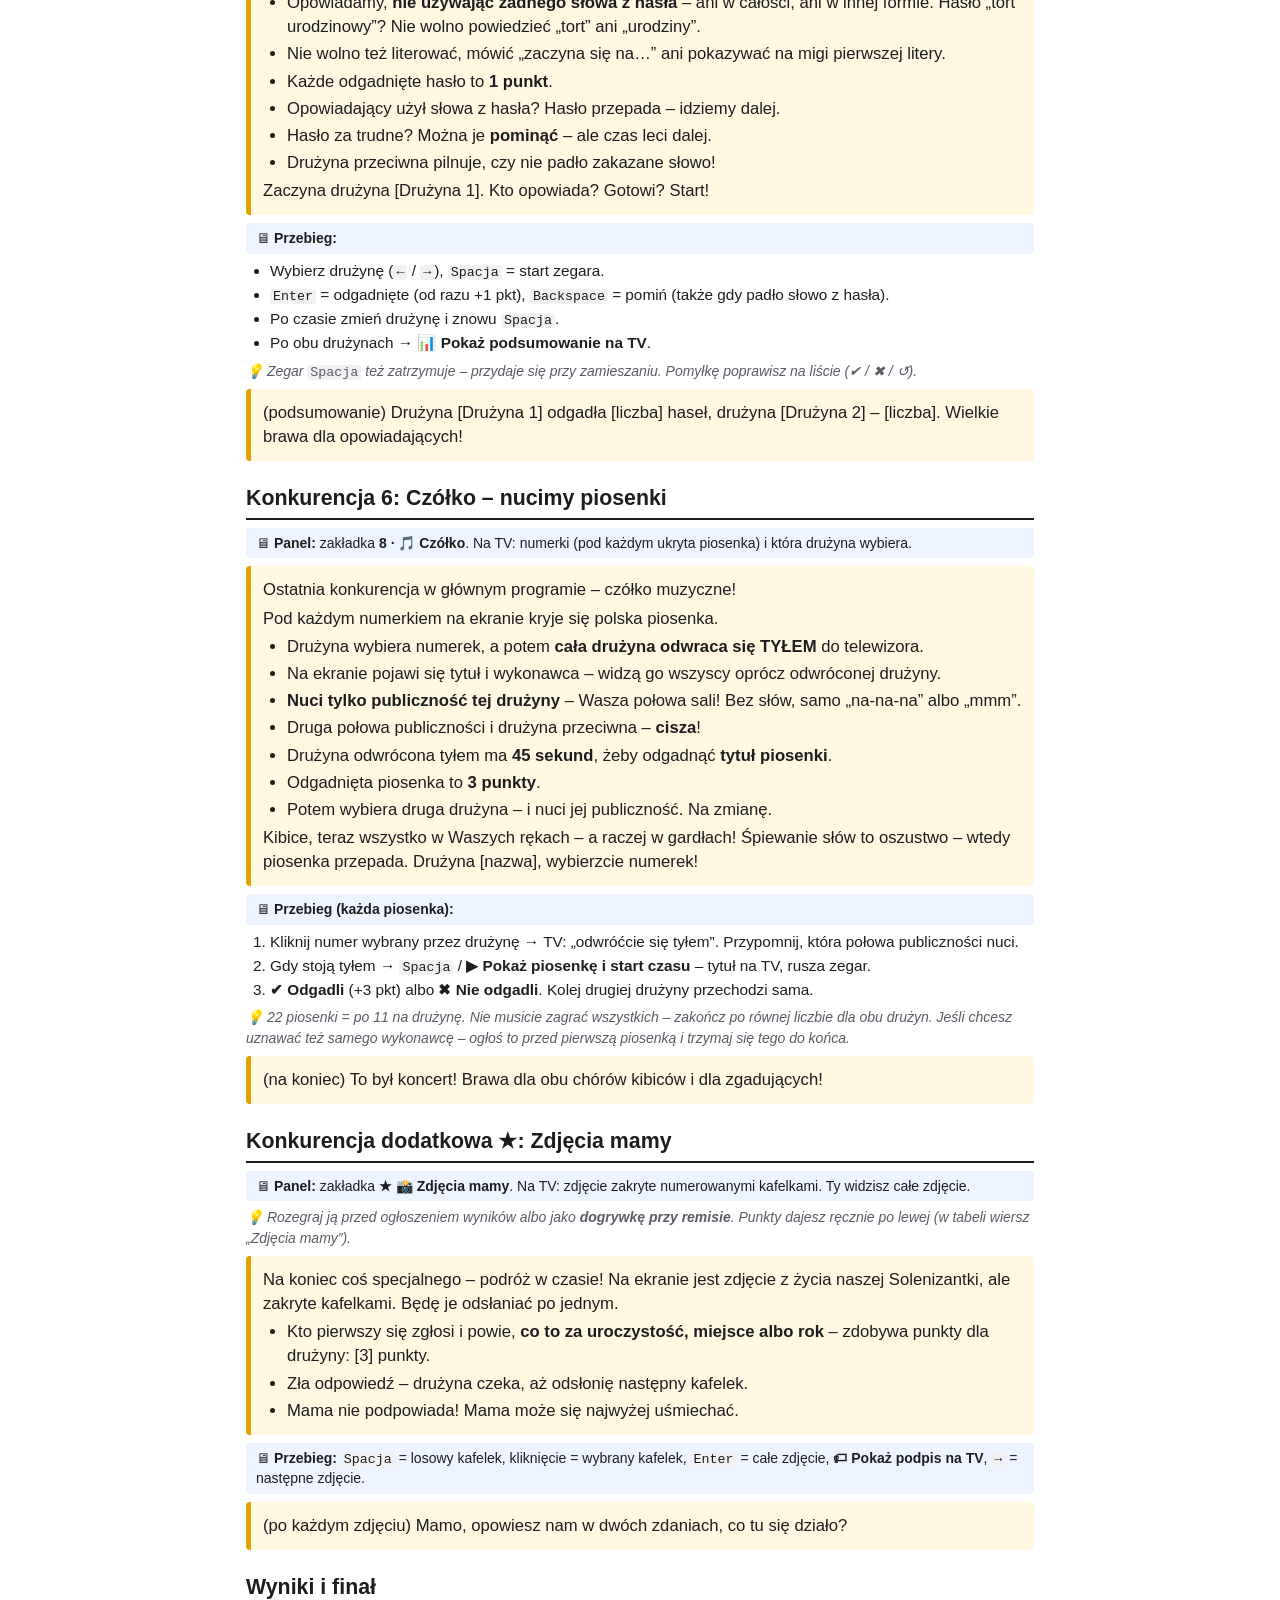
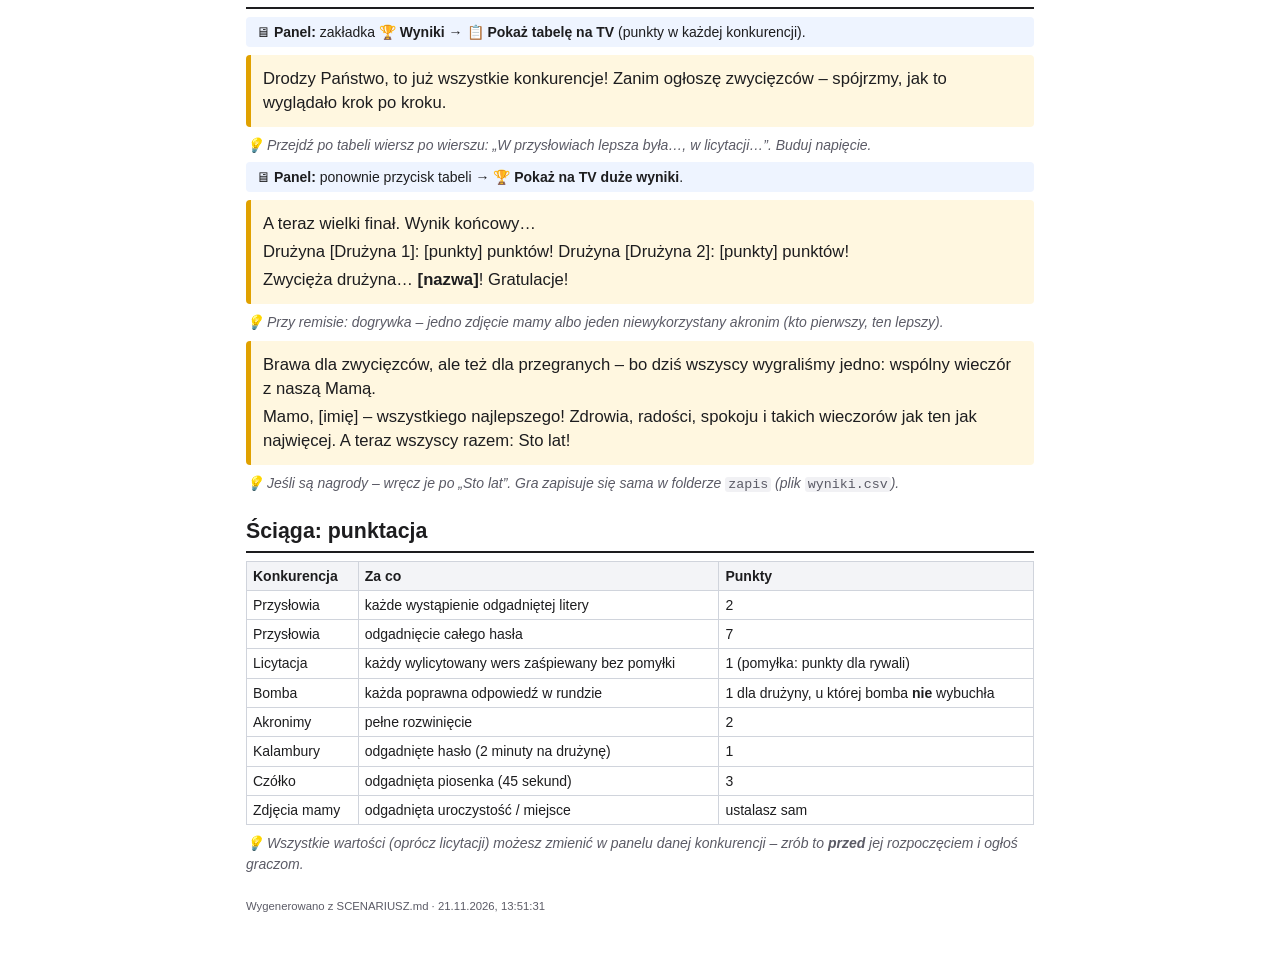
==== commit 5db23af5: "ostatnie poprawki" ====
--- a/scenariusz.html
+++ b/scenariusz.html
@@ -3,7 +3,7 @@
 <head>
 <meta charset="utf-8">
 <meta name="viewport" content="width=device-width, initial-scale=1">
-<!-- Plik generowany z SCENARIUSZ.md poleceniem: node tools/scenariusz.js – nie edytuj ręcznie. zrodlo-sha1: 6c73741c89e500ed529eb6251da2dd2ef0b79c2f -->
+<!-- Plik generowany z SCENARIUSZ.md poleceniem: node tools/scenariusz.js – nie edytuj ręcznie. zrodlo-sha1: 14fe671b9d3607f1fe57e3746a988cb0cabca67b -->
 <title>Scenariusz prowadzącego – Teleturniej urodzinowy</title>
 <style>
 @page { size: A4; margin: 14mm 15mm 16mm; }
@@ -79,7 +79,7 @@
 <p class="tip">💡 Podział publiczności: najprościej po stronach sali (lewa / prawa, jak drużyny). Jeśli jedna połowa jest wyraźnie liczniejsza, przesadź kilka osób – w Czółku nuci tylko publiczność danej drużyny. Przedstawianie ma być krótkie – jedno zdanie na osobę. Jeśli Mama gra, przedstaw ją jako „naszą gwiazdę wieczoru”.</p>
 <h2>Zasady ogólne</h2>
 <blockquote><p>Zasady są proste:</p>
-<ol><li>Grają dwie drużyny. W każdej konkurencji zdobywacie punkty, a wszystkie punkty sumują się w jeden wynik.</li><li>Wyniki widać przez cały czas na górze ekranu. Między konkurencjami pokażę też tabelę – kto ile zdobył w każdej grze.</li><li>Zanim zaczniemy każdą konkurencję, wyjaśnię jej zasady. Jeśli coś będzie niejasne – pytajcie śmiało, zanim ruszy zegar.</li><li>W drużynie można się naradzać, ale odpowiedź podaje jedna osoba. Liczy się pierwsza wypowiedziana odpowiedź.</li><li>Publiczność kibicuje swojej drużynie, ale <strong>nie podpowiada</strong> (chyba że zasady konkurencji mówią inaczej). Za podpowiadanie… drużyna, której publiczność podpowiedziała, nie dostaje punktów.</li><li>W sprawach spornych ostatnie słowo ma prowadzący. A od decyzji prowadzącego można się odwołać tylko do Solenizantki!</li></ol>
+<ol><li>Grają dwie drużyny. W każdej konkurencji zdobywacie punkty, a wszystkie punkty sumują się w jeden wynik.</li><li>Wyniki widać przez cały czas na górze ekranu. Między konkurencjami pokażę też tabelę – kto ile zdobył w każdej grze.</li><li>Zanim zaczniemy każdą konkurencję, wyjaśnię jej zasady. Jeśli coś będzie niejasne – pytajcie śmiało, zanim ruszy zegar.</li><li>W drużynie można się naradzać, ale odpowiedź podaje jedna osoba. Liczy się pierwsza wypowiedziana odpowiedź.</li><li>Publiczność kibicuje swojej drużynie i może jej coś <strong>szepnąć na ucho</strong> – ale <strong>nie wykrzykuje odpowiedzi</strong> na całą salę! Kto wykrzyczy odpowiedź… jego drużyna nie dostaje za nią punktów.</li><li>W sprawach spornych ostatnie słowo ma prowadzący. A od decyzji prowadzącego można się odwołać tylko do Solenizantki!</li></ol>
 <p>Gramy fair, gramy z uśmiechem, a wygrywa drużyna, która na koniec będzie miała więcej punktów. Zaczynamy!</p></blockquote>
 <h2 class="new-page">Konkurencja 1: Przysłowia – koło fortuny</h2>
 <p class="panel">🖥 <strong>Panel:</strong> zakładka <strong>1 · 📜 Przysłowia</strong>. Na TV: zakryte hasło (kafelki z literami) i lista użytych liter. Pierwsza zgaduje drużyna zaznaczona w „Zgaduje” – zmieniasz ją strzałkami <code>←</code> / <code>→</code>.</p>
@@ -165,7 +165,7 @@
 <h2>Ściąga: punktacja</h2>
 <table><thead><tr><th>Konkurencja</th><th>Za co</th><th>Punkty</th></tr></thead><tbody><tr><td>Przysłowia</td><td>każde wystąpienie odgadniętej litery</td><td>2</td></tr><tr><td>Przysłowia</td><td>odgadnięcie całego hasła</td><td>7</td></tr><tr><td>Licytacja</td><td>każdy wylicytowany wers zaśpiewany bez pomyłki</td><td>1 (pomyłka: punkty dla rywali)</td></tr><tr><td>Bomba</td><td>każda poprawna odpowiedź w rundzie</td><td>1 dla drużyny, u której bomba <strong>nie</strong> wybuchła</td></tr><tr><td>Akronimy</td><td>pełne rozwinięcie</td><td>2</td></tr><tr><td>Kalambury</td><td>odgadnięte hasło (2 minuty na drużynę)</td><td>1</td></tr><tr><td>Czółko</td><td>odgadnięta piosenka (45 sekund)</td><td>3</td></tr><tr><td>Zdjęcia mamy</td><td>odgadnięta uroczystość / miejsce</td><td>ustalasz sam</td></tr></tbody></table>
 <p class="tip">💡 Wszystkie wartości (oprócz licytacji) możesz zmienić w panelu danej konkurencji – zrób to <strong>przed</strong> jej rozpoczęciem i ogłoś graczom.</p>
-<p class="src">Wygenerowano z SCENARIUSZ.md · 21.11.2026, 11:14:20</p>
+<p class="src">Wygenerowano z SCENARIUSZ.md · 21.11.2026, 13:51:31</p>
 </main>
 </body>
 </html>
